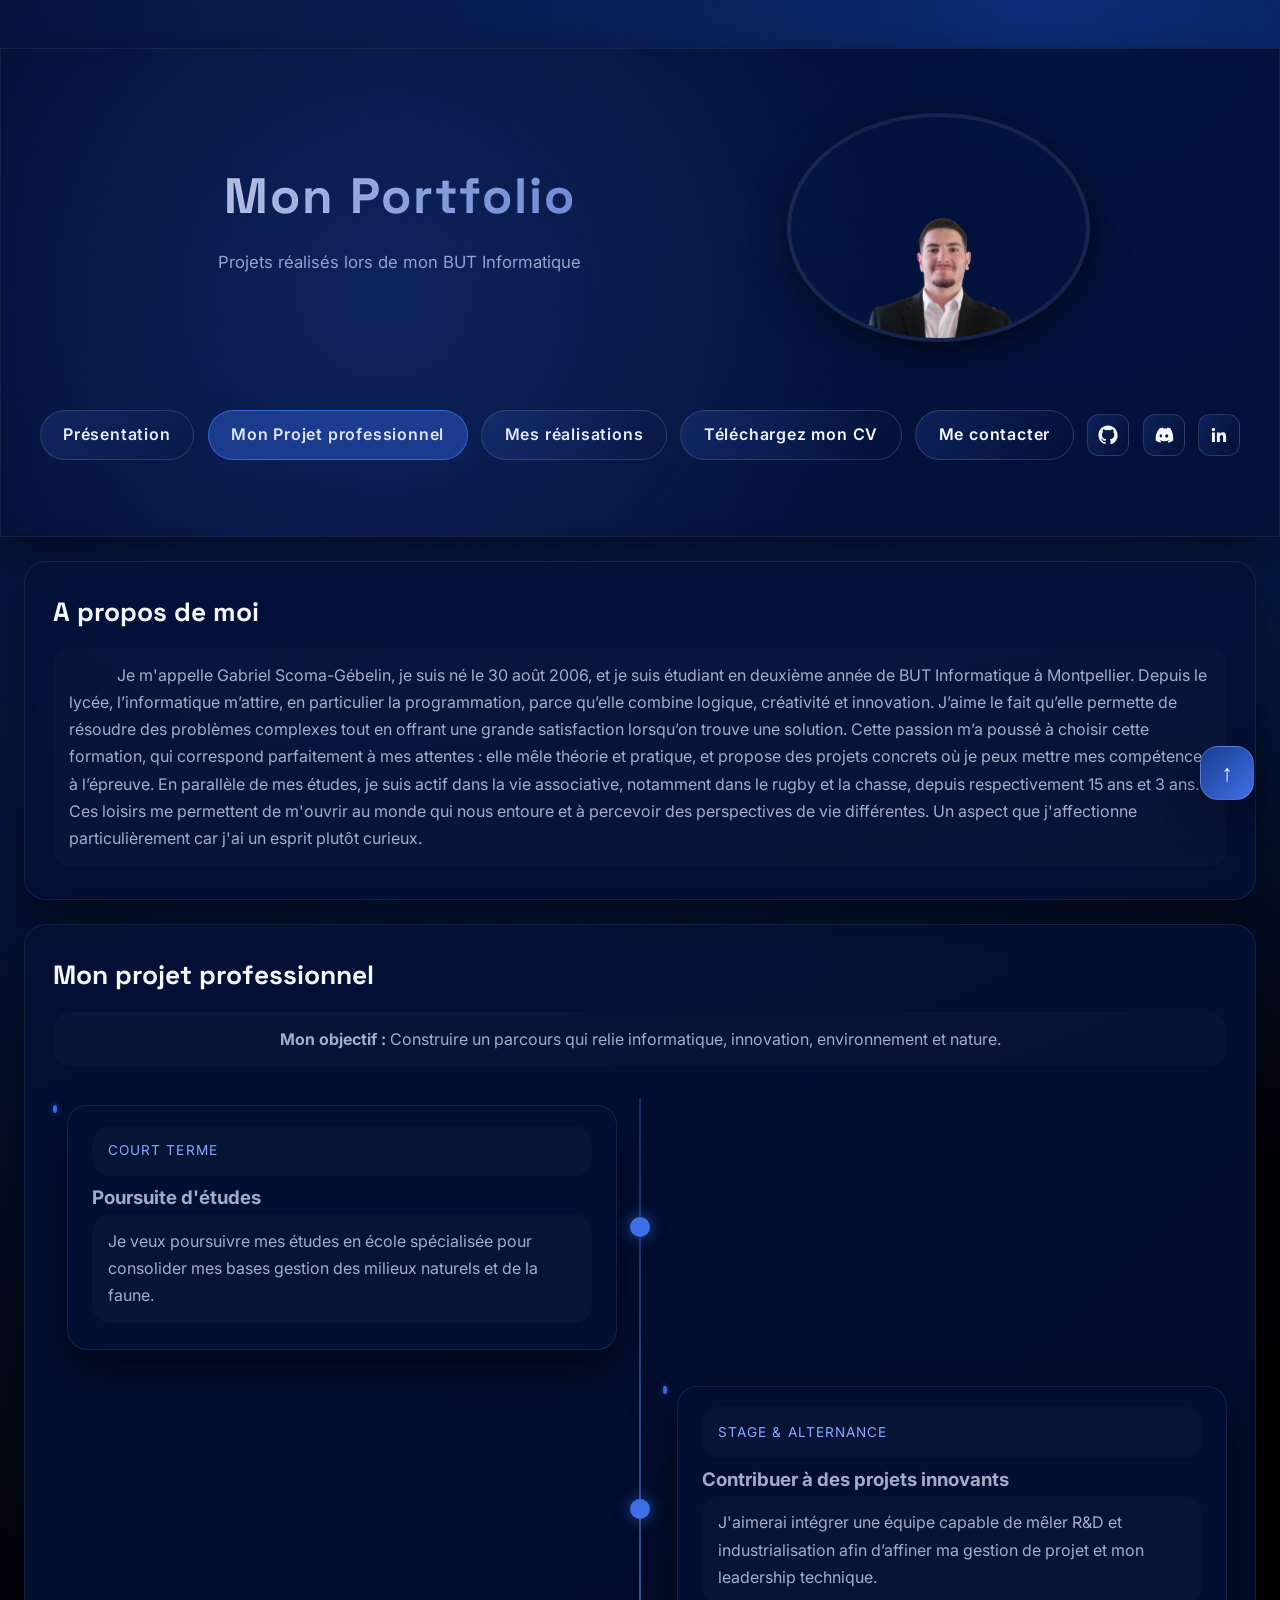
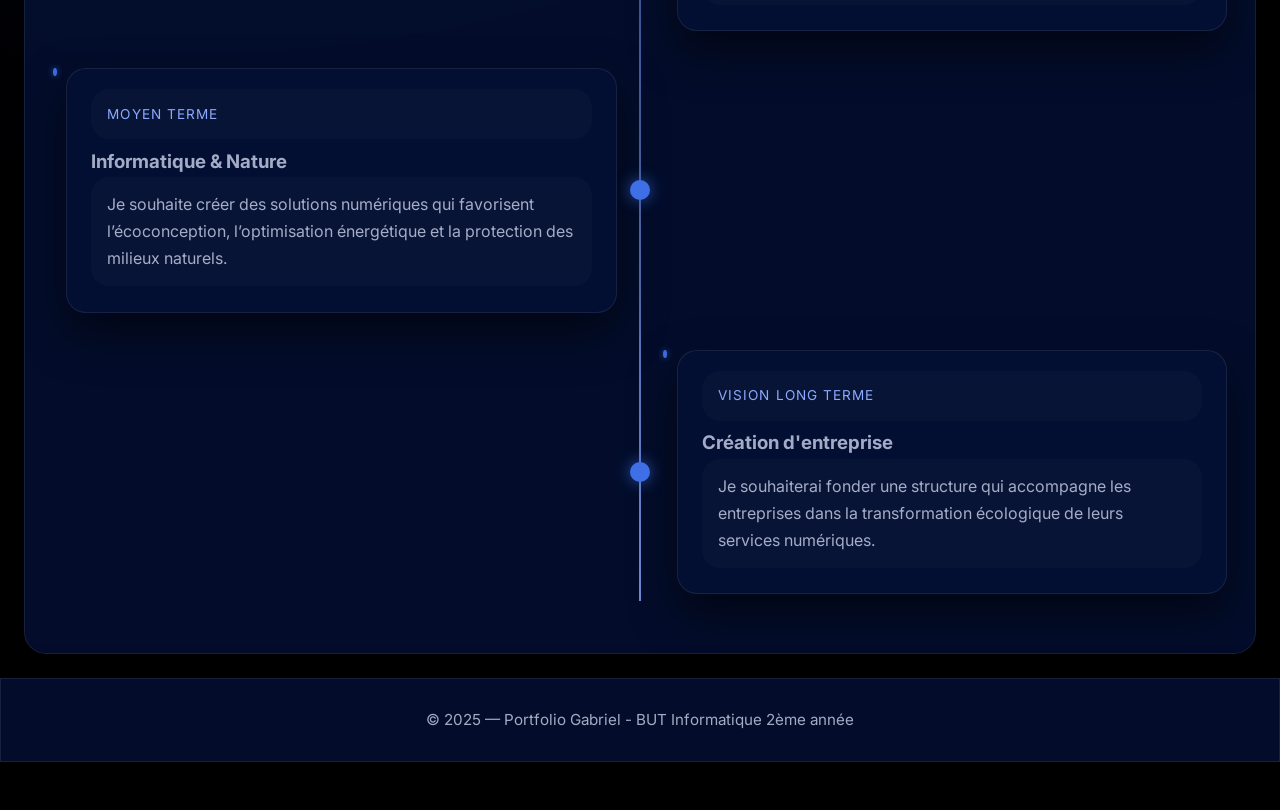
==== src/index.html @ bbcd65d3 "vf porfolio" ====
<!DOCTYPE html>
<html lang="fr">
<head>
    <meta charset="UTF-8">
    <meta name="viewport" content="width=device-width, initial-scale=1.0">
    <title>Portfolio de Gabriel</title>
    <link rel="stylesheet" href="assets/css/style.css">
    <link rel="icon" type="image/png" href="assets/img/portrait.png">
    <script src="assets/js/script.js" defer></script>
</head>
<body>

<header class="site-hero">
    <div class="site-hero-inner">
        <div class="hero-text">
            <h1>Mon Portfolio </h1>

            <p>Projets réalisés lors de mon BUT Informatique</p>
        </div>
        <img class="portrait-photo" src="assets/img/portrait.png" alt="Photo de profil">
    </div>
    <nav>
        <a href="#presentation">Présentation</a>
        <a href="#projet-pro">Mon Projet professionnel</a>
        <a href="realisations.html">Mes réalisations</a>
        <a href="assets/img/cvgabriel.pdf" download target="_blank">Téléchargez mon CV</a>
        <a href="mailto:gabriel.scomagebelin.pro@gmail.com" target="_blank" rel="noopener">Me contacter</a>
        <a class="social-link" href="https://github.com/Gabarcael" target="_blank" rel="noopener" aria-label="GitHub">
            <svg viewBox="0 0 24 24" role="img" aria-hidden="true">
                <path d="M12 .5C5.65.5.5 5.64.5 12c0 5.08 3.29 9.38 7.86 10.9.58.11.79-.25.79-.56 0-.27-.01-1-.01-1.96-3.2.7-3.88-1.54-3.88-1.54-.53-1.36-1.3-1.72-1.3-1.72-1.06-.72.08-.7.08-.7 1.17.08 1.79 1.21 1.79 1.21 1.04 1.78 2.74 1.26 3.41.96.11-.76.41-1.26.75-1.55-2.55-.29-5.24-1.28-5.24-5.68 0-1.25.45-2.27 1.2-3.07-.12-.29-.52-1.46.11-3.04 0 0 .97-.31 3.18 1.17a11.1 11.1 0 0 1 5.8 0c2.2-1.48 3.17-1.17 3.17-1.17.64 1.58.24 2.75.12 3.04.75.8 1.2 1.82 1.2 3.07 0 4.41-2.69 5.38-5.25 5.67.42.36.8 1.08.8 2.18 0 1.57-.01 2.83-.01 3.22 0 .31.21.68.8.56A10.52 10.52 0 0 0 23.5 12C23.5 5.64 18.35.5 12 .5Z"/>
            </svg>
        </a>
        <a class="social-link" href="https://discord.com/channels/@me" target="_blank" rel="noopener" aria-label="Discord">
            <svg viewBox="0 0 24 24" role="img" aria-hidden="true">
                <path d="M20.6 4.18A17.6 17.6 0 0 0 16.3 3a12.44 12.44 0 0 0-.6 1.23 16.1 16.1 0 0 0-4.4 0A12.72 12.72 0 0 0 10.7 3a17.4 17.4 0 0 0-4.32 1.2C2.41 9.08 1.64 13.84 2.04 18.52a17.7 17.7 0 0 0 5.44 2.78 12.83 12.83 0 0 0 1.17-1.9 11.48 11.48 0 0 1-1.84-.89c.15-.11.3-.22.44-.33a11.82 11.82 0 0 0 10.5 0l.44.33c-.59.34-1.2.65-1.84.89.33.67.72 1.31 1.17 1.9a17.67 17.67 0 0 0 5.44-2.78c.44-4.71-.33-9.46-3.16-14.34Zm-11.9 11.2c-1 0-1.82-.94-1.82-2.08s.8-2.08 1.82-2.08S9.5 12.17 9.5 13.3s-.8 2.08-1.82 2.08Zm6.6 0c-1 0-1.82-.94-1.82-2.08s.8-2.08 1.82-2.08 1.82.94 1.82 2.08-.81 2.08-1.82 2.08Z"/>
            </svg>
        </a>
        <a class="social-link" href="https://www.linkedin.com/in/gabriel-scoma-g%C3%A9belin-58880b245/" target="_blank" rel="noopener" aria-label="LinkedIn">
            <svg viewBox="0 0 24 24" role="img" aria-hidden="true">
                <path d="M20.45 20.45h-3.55V15c0-1.3-.02-2.97-1.81-2.97-1.8 0-2.07 1.41-2.07 2.87v5.55H9.47V9h3.41v1.56h.05c.48-.9 1.63-1.84 3.35-1.84 3.59 0 4.26 2.36 4.26 5.43v6.3ZM5.34 7.43a2.06 2.06 0 1 1 0-4.12 2.06 2.06 0 0 1 0 4.12Zm-1.78 13h3.55V9H3.56v11.45Z"/>
            </svg>
        </a>
    </nav>
</header>



<section id="presentation">
    <h2>A propos de moi</h2>
    <p>Je m'appelle Gabriel Scoma-Gébelin, je suis né le 30 août 2006, et je suis étudiant en deuxième année de BUT Informatique à Montpellier.
        Depuis le lycée, l’informatique m’attire, en particulier la programmation, parce qu’elle combine logique, créativité et innovation.
        J’aime le fait qu’elle permette de résoudre des problèmes complexes tout en offrant une grande satisfaction lorsqu’on trouve une solution.
        Cette passion m’a poussé à choisir cette formation, qui correspond parfaitement à mes attentes : elle mêle théorie et pratique,
        et propose des projets concrets où je peux mettre mes compétences à l’épreuve. En parallèle de mes études, je suis actif dans la vie associative, notamment dans le rugby et la chasse, depuis
    respectivement 15 ans et 3 ans. Ces loisirs me permettent de m'ouvrir au monde qui nous entoure et à percevoir des perspectives de vie différentes. Un aspect que j'affectionne particulièrement
    car j'ai un esprit plutôt curieux.</p>
</section>

<section id="projet-pro" class="career-timeline">
    <h2>Mon projet professionnel</h2>
    <p class="timeline-intro"><strong> Mon objectif :</strong> Construire un parcours qui relie informatique, innovation, environnement et nature.</p>
    <ol class="timeline">
        <li>
            <div class="timeline-card">
                <p class="timeline-label">Court terme</p>
                <h3>Poursuite d'études</h3>
                <p>Je veux poursuivre mes études en école spécialisée pour consolider mes bases gestion des milieux naturels et de la faune.</p>
            </div>
        </li>
        <li>
            <div class="timeline-card">
                <p class="timeline-label">Stage & alternance</p>
                <h3>Contribuer à des projets innovants</h3>
                <p>J'aimerai intégrer une équipe capable de mêler R&D et industrialisation afin d’affiner ma gestion de projet et mon leadership technique.</p>
            </div>
        </li>
        <li>
            <div class="timeline-card">
                <p class="timeline-label">Moyen terme</p>
                <h3>Informatique & Nature</h3>
                <p>Je souhaite créer des solutions numériques qui favorisent l’écoconception, l’optimisation énergétique et la protection des milieux naturels.</p>
            </div>
        </li>
        <li>
            <div class="timeline-card">
                <p class="timeline-label">Vision long terme</p>
                <h3>Création d'entreprise</h3>
                <p>Je souhaiterai fonder une structure qui accompagne les entreprises dans la transformation écologique de leurs services numériques.</p>
            </div>
        </li>
    </ol>
</section>

<footer>
    <p>© 2025 — Portfolio Gabriel - BUT Informatique 2ème année</p>
</footer>

<button class="back-to-top" aria-label="Revenir en haut de page">↑</button>

</body>
</html>
---- src/assets/css/style.css ----
@import url('https://fonts.googleapis.com/css2?family=Space+Grotesk:wght@400;500;600&family=Inter:wght@400;500;600;700&display=swap');

/* === Style refondu pour un portfolio sombre et moderne === */

:root {
    --blue-900: #010617;
    --blue-800: #041033;
    --blue-700: #0a1d52;
    --blue-500: #1a3d8f;
    --blue-300: #3f6fe6;
    --blue-200: #8ca9ff;
    --text-strong: #f5f7ff;
    --text-muted: rgba(226, 232, 255, 0.72);
    --surface: rgba(4, 16, 51, 0.85);
    --surface-alt: rgba(10, 29, 82, 0.9);
    --border: rgba(255, 255, 255, 0.08);
    --shadow-soft: 0 20px 45px rgba(0, 0, 0, 0.55);
    --shadow-hard: 0 10px 35px rgba(0, 0, 0, 0.6);
    --glass-blur: saturate(140%) blur(14px);
    --page-padding: clamp(1rem, 3vw, 1.5rem);
    --flow-duration: 0.85s;
    --accent-gradient: linear-gradient(135deg, var(--blue-500), var(--blue-300));
    --accent-gradient-vertical: linear-gradient(180deg, var(--blue-500), var(--blue-300));
    --footer-height: 120px;
}

* {
    margin: 0;
    padding: 0;
    box-sizing: border-box;
}

html {
    scroll-behavior: smooth;
}

body {
    font-family: 'Inter', system-ui, -apple-system, BlinkMacSystemFont, 'Segoe UI', sans-serif;
    background: radial-gradient(circle at 20% 20%, var(--blue-700), transparent 55%),
                radial-gradient(circle at 80% 0%, rgba(17, 70, 179, 0.7), transparent 45%),
                linear-gradient(160deg, var(--blue-900), #000000 70%);
    color: var(--text-strong);
    min-height: 100vh;
    line-height: 1.7;
    padding: var(--page-padding);
    overflow-x: hidden;
    cursor: auto;
}

img {
    max-width: 100%;
    display: block;
    transition: transform 0.45s ease, box-shadow 0.45s ease;
    transform-origin: center;
    cursor: zoom-in;
}

img:hover {
    transform: scale(1.02);
    box-shadow: 0 15px 30px rgba(5, 8, 20, 0.35);
}

/* Aperçu immersif au survol */
body.preview-open {
    overflow: hidden;
    cursor: zoom-out;
}

.image-preview-overlay {
    position: fixed;
    inset: 0;
    padding: clamp(1rem, 4vw, 3rem);
    display: flex;
    align-items: center;
    justify-content: center;
    background: radial-gradient(circle, rgba(4, 16, 51, 0.85), rgba(1, 6, 23, 0.92));
    opacity: 0;
    pointer-events: none;
    transition: opacity 0.3s ease;
    z-index: 999;
}

.image-preview-overlay.is-visible {
    opacity: 1;
    pointer-events: auto;
}

.image-preview-overlay img {
    width: min(75vw, 1200px);
    max-height: 75vh;
    object-fit: contain;
    border-radius: 24px;
    box-shadow: 0 35px 65px rgba(0, 0, 0, 0.7);
    border: 1px solid rgba(255, 255, 255, 0.12);
    background: rgba(1, 6, 23, 0.6);
    padding: clamp(0.5rem, 1vw, 1rem);
}

a {
    color: inherit;
}

a:focus-visible,
button:focus-visible {
    outline: 2px solid var(--blue-300);
    outline-offset: 4px;
}

/* --- STRUCTURE DES ELEMENTS --- */

header,
section,

footer {
    background: var(--surface);
    border: 1px solid var(--border);
    box-shadow: var(--shadow-soft);
    backdrop-filter: var(--glass-blur);
    padding: 1.75rem;
    margin: 1.5rem auto;
    max-width: 1320px;
}

header,
nav,
footer {
    max-width: none;
    width: 100vw;
    margin: 1.5rem 0;
    margin-left: calc(50% - 50vw);
    margin-right: calc(50% - 50vw);
}

header {
    text-align: center;
    padding: 2.5rem 2rem 2rem;
    border-radius: 0;
}

header h1 {
    font-family: 'Space Grotesk', 'Inter', sans-serif;
    font-size: clamp(2.2rem, 4vw, 3.1rem);
    letter-spacing: 0.04em;
    margin-bottom: 0.6rem;
    position: relative;
    display: inline-block;
    background-image: linear-gradient(120deg, rgba(255, 255, 255, 0.95), rgba(140, 169, 255, 0.85), rgba(255, 255, 255, 0.95));
    background-size: 250%;
    background-position: 0% 50%;
    animation: heroShine 3s linear infinite;
    text-shadow: 0 0 4px rgba(26, 61, 143, 0.25);
    color: transparent;
    background-clip: text;
    -webkit-background-clip: text;
}

header p {
    position: relative;
    color: var(--text-muted);
    font-size: 1.05rem;
}

header img {
    width: 130px;
    height: 130px;
    border-radius: 50%;
    border: 4px solid rgba(255, 255, 255, 0.08);
    margin: 1.5rem auto 0;
    box-shadow: var(--shadow-hard);
}

nav {
    position: relative;
    overflow: hidden;
    display: flex;
    flex-wrap: wrap;
    justify-content: center;
    align-items: center;
    gap: 0.85rem;
    padding: 1.25rem;
    border-radius: 0;
}

nav > * {
    position: relative;
}

nav a {
    text-decoration: none;
    font-weight: 600;
    letter-spacing: 0.05em;
    padding: 0.65rem 1.4rem;
    border-radius: 999px;
    border: 1px solid rgba(255, 255, 255, 0.15);
    color: var(--text-strong);
    background: linear-gradient(120deg, rgba(63, 111, 230, 0.18), rgba(4, 16, 51, 0.4));
    transition: background 0.35s ease, transform 0.2s ease, border-color 0.35s, text-shadow 0.3s;
}

nav a::after {
    content: '';
    position: absolute;
    inset: 3px;
    border-radius: inherit;
    border: 1px solid transparent;
    transition: border-color 0.3s ease;
}

nav a:hover::after {
    border-color: rgba(255, 255, 255, 0.2);
}

nav a.active {
    border-color: rgba(63, 111, 230, 0.8);
    color: var(--text-strong);
    background: rgba(26, 61, 143, 0.85);
    box-shadow: 0 10px 25px rgba(8, 24, 64, 0.65);
}

nav .social-link {
    padding: 0.45rem;
    width: 42px;
    height: 42px;
    display: inline-flex;
    align-items: center;
    justify-content: center;
    border-radius: 12px;
}

nav .social-link svg {
    width: 20px;
    height: 20px;
    fill: currentColor;
}

/* --- SECTIONS --- */

section {
    padding: 1.75rem;
    margin: 1.5rem auto;
    border-radius: 22px;
    background: var(--surface);
    box-shadow: var(--shadow-soft);
}

section h2 {
    font-family: 'Space Grotesk', 'Inter', sans-serif;
    font-size: 1.65rem;
    margin-bottom: 0.85rem;
}

section p,
section li {
    color: var(--text-muted);
    font-size: 1rem;
    transition: color 0.35s ease, transform 0.35s ease, background 0.45s ease;
}

section p {
    padding: 0.85rem 1rem;
    border-radius: 18px;
    background: rgba(255, 255, 255, 0.02);
    margin-bottom: 0.35rem;
    text-indent: 0;
}

.section-paragraph-indent {
    text-indent: 3em;
}

section p + p {
    margin-top: 0.65rem;
}

section li {
    padding: 0.4rem 0.2rem 0.4rem 0;
}

section ul {
    list-style: none;
    margin-top: 0.65rem;
    display: grid;
    gap: 0.45rem;
}

section li::before {
    content: '';
    display: inline-block;
    width: 8px;
    height: 8px;
    border-radius: 50%;
    margin-right: 0.6rem;
    background: var(--blue-300);
    box-shadow: 0 0 6px rgba(63, 111, 230, 0.7);
}

section p:hover,
section li:hover {
    color: var(--text-strong);
    background: rgba(63, 111, 230, 0.08);
    transform: translateY(-2px);
}

section p:first-of-type {
    opacity: 0;
    transform: translateY(18px);
    filter: blur(1px);
    transition: opacity 0.6s ease, transform 0.6s ease, filter 0.6s ease;
}

section.in-view p:first-of-type {
    opacity: 1;
    transform: translateY(0);
    filter: none;
    transition-delay: 0.15s;
}

/* --- MAIN --- */

main {
    max-width: 1320px;
    margin: 0 auto;
    gap: 1.5rem;
}

.cards-grid {
    display: grid;
    grid-template-columns: repeat(auto-fit, minmax(260px, 1fr));
    gap: 1.5rem;
}

.project-card {
    background: var(--surface-alt);
    border-radius: 20px;
    border: 1px solid rgba(255, 255, 255, 0.06);
    padding: 1.5rem;
    display: flex;
    flex-direction: column;
    min-height: 260px;
    box-shadow: var(--shadow-hard);
    transform-style: preserve-3d;
    transition: transform 0.35s ease, box-shadow 0.3s ease;
}

.project-card::before {
    content: '';
    position: absolute;
    inset: 0;
    border-radius: 20px;
    border: 1px solid rgba(255, 255, 255, 0.05);
    pointer-events: none;
}

.project-card:hover {
    transform: rotateX(var(--tilt-x, 0deg)) rotateY(var(--tilt-y, 0deg));
    box-shadow: 0 25px 45px rgba(8, 24, 64, 0.75);
}

.project-card::after {
    content: attr(data-tagline);
    position: absolute;
    bottom: 1.25rem;
    right: 1.5rem;
    font-size: 0.85rem;
    color: rgba(140, 169, 255, 0.85);
    opacity: 0;
    transform: translateY(6px);
    transition: opacity 0.25s ease, transform 0.25s ease;
}

.project-card:hover::after {
    opacity: 1;
    transform: translateY(0);
}

.card-link {
    align-self: flex-start;
    margin-top: auto;
    padding: 0.55rem 1.4rem;
    border-radius: 14px;
    text-decoration: none;
    font-weight: 600;
    background: var(--accent-gradient);
    color: var(--text-strong);
    box-shadow: 0 18px 30px rgba(14, 32, 94, 0.55);
    transition: transform 0.2s ease, box-shadow 0.2s ease;
}

.card-link:hover {
    transform: translateY(-2px) scale(1.01);
    box-shadow: 0 25px 35px rgba(14, 32, 94, 0.7);
}

/* --- PROJECT PAGES --- */

.gallery-grid {
    display: grid;
    grid-template-columns: repeat(auto-fit, minmax(340px, 1fr));
    grid-auto-rows: 400px;
    gap: 8px;
    align-items: stretch;
    position: relative;
}

.gallery-grid img {
    width: 100%;
    height: 100%;
    object-fit: cover;
    border-radius: 22px;
    box-shadow: var(--shadow-hard);
    transition: transform 0.6s ease, filter 0.6s ease;
}

.gallery-grid img:hover {
    transform: translateY(-6px) scale(1.02);
    filter: saturate(1.1);
}

.project-meta {
    display: grid;
    grid-template-columns: repeat(auto-fit, minmax(180px, 1fr));
    gap: 1rem;
    margin: 1.25rem 0;
}

.project-meta div {
    background: rgba(1, 6, 23, 0.6);
    border-radius: 16px;
    padding: 0.95rem 1rem;
    border: 1px solid rgba(255, 255, 255, 0.05);
}

.project-meta h4 {
    color: var(--text-strong);
    font-size: 0.95rem;
    letter-spacing: 0.04em;
    margin-bottom: 0.35rem;
}

.timeline {
    list-style: none;
    margin: 2rem 0 0;
    padding: 0;
    position: relative;
}

.timeline::before {
    content: '';
    position: absolute;
    left: calc(50% - 1px);
    top: 0;
    bottom: 0;
    width: 2px;
    background: linear-gradient(180deg, rgba(63, 111, 230, 0.3), rgba(140, 169, 255, 0.8));
}

.timeline li {
    position: relative;
    display: flex;
    justify-content: flex-end;
    padding-right: 52%;
    margin: 1.5rem 0;
}

.timeline li:nth-child(even) {
    justify-content: flex-start;
    padding-left: 52%;
    padding-right: 0;
}

.timeline-card {
    background: rgba(4, 16, 51, 0.9);
    border: 1px solid rgba(255, 255, 255, 0.08);
    border-radius: 20px;
    padding: 1.25rem 1.5rem;
    position: relative;
    box-shadow: var(--shadow-soft);
    transform: translateY(20px);
    opacity: 0;
    transition: transform 0.45s ease, opacity 0.45s ease;
}

.timeline-card.in-view {
    transform: translateY(0);
    opacity: 1;
}

.timeline-label {
    font-size: 0.85rem;
    letter-spacing: 0.08em;
    color: var(--blue-200);
    text-transform: uppercase;
    margin-bottom: 0.4rem;
}

.timeline li::after {
    content: '';
    position: absolute;
    top: calc(50% - 10px);
    left: calc(50% - 10px);
    width: 20px;
    height: 20px;
    border-radius: 50%;
    background: var(--blue-300);
    box-shadow: 0 0 15px rgba(63, 111, 230, 0.7);
}

.timeline-intro {
    text-align: center;
    color: var(--text-muted);
    margin-bottom: 0.5rem;
}

.gallery-grid:hover img:not(:hover) {
    filter: blur(2px) brightness(0.6);
}

.gallery-grid figcaption {
    position: absolute;
    inset: auto 1.25rem 1rem;
    background: rgba(1, 6, 23, 0.65);
    border-radius: 14px;
    padding: 0.6rem 0.9rem;
    color: var(--text-strong);
    opacity: 0;
    transform: translateY(6px);
    transition: opacity 0.25s ease, transform 0.25s ease;
}

.gallery-grid figure {
    position: relative;
}

.gallery-grid figure:hover figcaption {
    opacity: 1;
    transform: translateY(0);
}

/* --- FOOTER --- */

footer {
    text-align: center;
    font-size: 0.95rem;
    color: var(--text-muted);
    border-radius: 0;
}

/* Reveal animation */
.reveal-item {
    opacity: 0;
    transform: translateY(22px) scale(0.98);
    transition: opacity var(--flow-duration) ease, transform var(--flow-duration) ease;
    transition-delay: var(--reveal-delay, 0s);
}

.reveal-item.in-view {
    opacity: 1;
    transform: translateY(0);
}

/* Page transition overlay */
.page-transition {
    position: fixed;
    inset: 0;
    background: radial-gradient(circle at top, rgba(63, 111, 230, 0.25), transparent 55%),
                linear-gradient(160deg, rgba(4, 16, 51, 0.95), rgba(1, 6, 23, 0.95));
    z-index: 999;
    opacity: 0;
    pointer-events: none;
    transition: opacity 0.45s ease, transform 0.45s ease;
    transform: scale(1.05);
}

.page-transition.is-active {
    opacity: 1;
    pointer-events: auto;
    transform: scale(1);
}

/* Page loader */
.page-loader {
    position: fixed;
    inset: 0;
    display: flex;
    flex-direction: column;
    align-items: center;
    justify-content: center;
    background: rgba(1, 6, 23, 0.92);
    color: var(--text-strong);
    font-weight: 600;
    letter-spacing: 0.08em;
    z-index: 1200;
    opacity: 0;
    pointer-events: none;
    transition: opacity 0.3s ease;
}

.page-loader.is-visible {
    opacity: 1;
    pointer-events: auto;
}

.loader-spinner {
    width: 54px;
    height: 54px;
    border-radius: 50%;
    border: 4px solid rgba(255, 255, 255, 0.15);
    border-top-color: var(--blue-300);
    animation: loaderSpin 0.8s linear infinite;
    margin-bottom: 1rem;
}

@keyframes loaderSpin {
    to { transform: rotate(360deg); }
}

/* Scrollbar (WebKit) */
::-webkit-scrollbar {
    width: 0.65rem;
}

::-webkit-scrollbar-track {
    background: rgba(255, 255, 255, 0.05);
}

::-webkit-scrollbar-thumb {
    background: var(--accent-gradient-vertical);
    border-radius: 20px;
}

@media (max-width: 768px) {
    body {
        padding: 0.85rem;
    }
    header,
    section {
        padding: 1.25rem;
        margin: 1rem;
    }
    header,
    nav,
    footer {
        margin-left: 0;
        margin-right: 0;
        width: 100%;
    }
    nav,
    footer {
        padding: 1rem;
    }
    nav {
        flex-direction: column;
        border-radius: 0;
    }
    .project-meta {
        grid-template-columns: 1fr;
    }
    .back-to-top {
        right: 1rem;
        bottom: calc(var(--footer-height, 120px) + 1rem);
    }
}

/* Back to top button */
.back-to-top {
    position: fixed;
    z-index: 1050;
    right: clamp(1rem, 2vw, 1.75rem);
    bottom: calc(var(--footer-height) + 1rem);
    width: 54px;
    height: 54px;
    display: flex;
    align-items: center;
    justify-content: center;
    border: 1px solid rgba(255, 255, 255, 0.18);
    background: var(--accent-gradient);
    color: var(--text-strong);
    font-size: 1.45rem;
    border-radius: 18px;
    box-shadow: 0 18px 35px rgba(5, 8, 20, 0.55);
    transition: opacity 0.25s ease, transform 0.25s ease, box-shadow 0.25s ease;
}

.back-to-top:hover {
    transform: translateY(-6px) scale(1.04);
    box-shadow: 0 25px 45px rgba(5, 8, 20, 0.65);
}

.back-to-top.clicked {
    transform: scale(0.94);
}

@media (prefers-reduced-motion: reduce) {
    .reveal-item {
        opacity: 1 !important;
        transform: none !important;
        transition: none !important;
    }
    .page-transition {
        display: none;
    }
    nav::before {
        animation: none;
    }
}

.site-hero {
    display: flex;
    flex-wrap: wrap;
    align-items: center;
    gap: 1.5rem;
    text-align: left;
    position: relative;
    overflow: hidden;
}

.site-hero::after {
    content: '';
    position: absolute;
    inset: 0;
    background: radial-gradient(circle at var(--parallax-x, 30%) var(--parallax-y, 50%), rgba(63, 111, 230, 0.2), transparent 55%);
    pointer-events: none;
    transition: background-position 0.4s ease;
}

.site-hero-inner {
    display: flex;
    align-items: center;
    justify-content: center;
    gap: clamp(0.75rem, 2vw, 1.25rem);
    width: 100%;
}

.site-hero .hero-text {
    flex: 1 1 260px;
    max-width: 420px;
    text-align: center;
    margin-left: auto;
}

.portrait-photo {
    width: 25%;
    height: 5%;
    margin-left: auto;
}

@keyframes heroShine {
    0%   { background-position: 0% 50%; }
    100% { background-position: 200% 50%; }
}
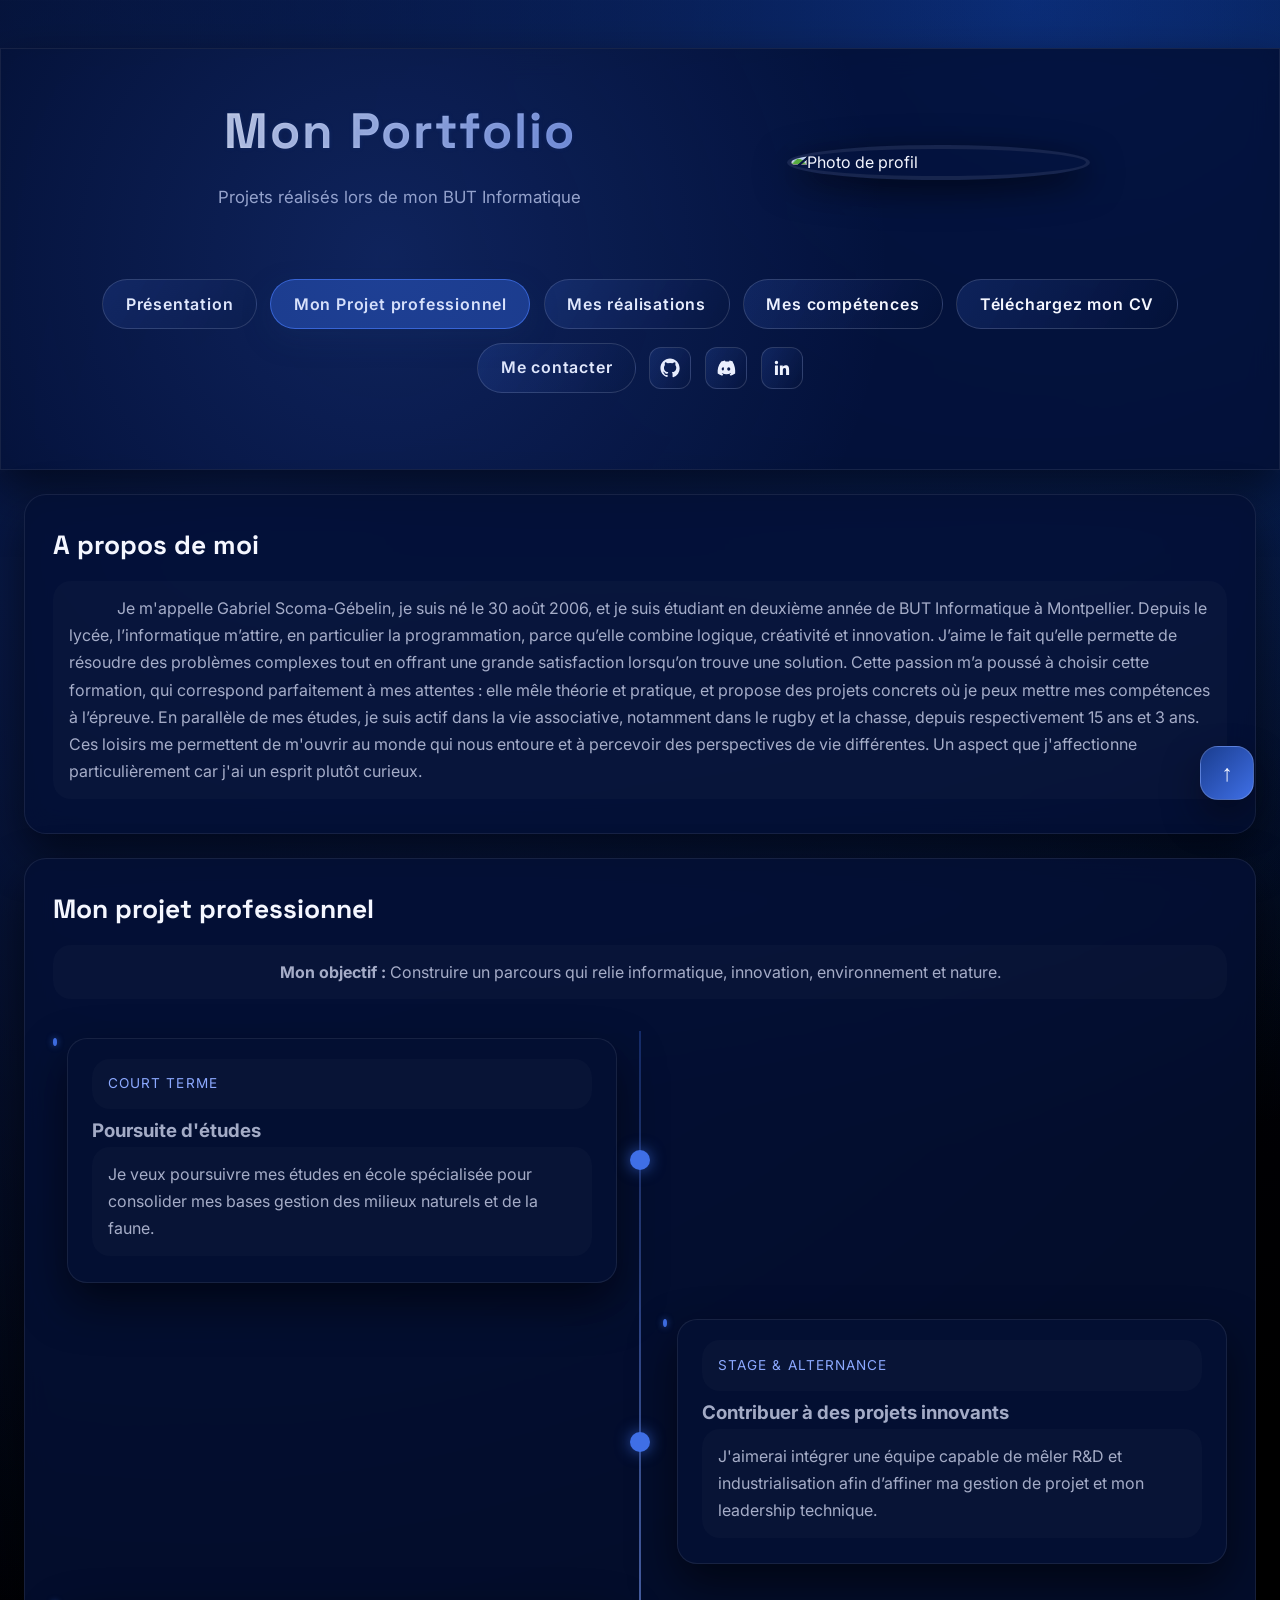
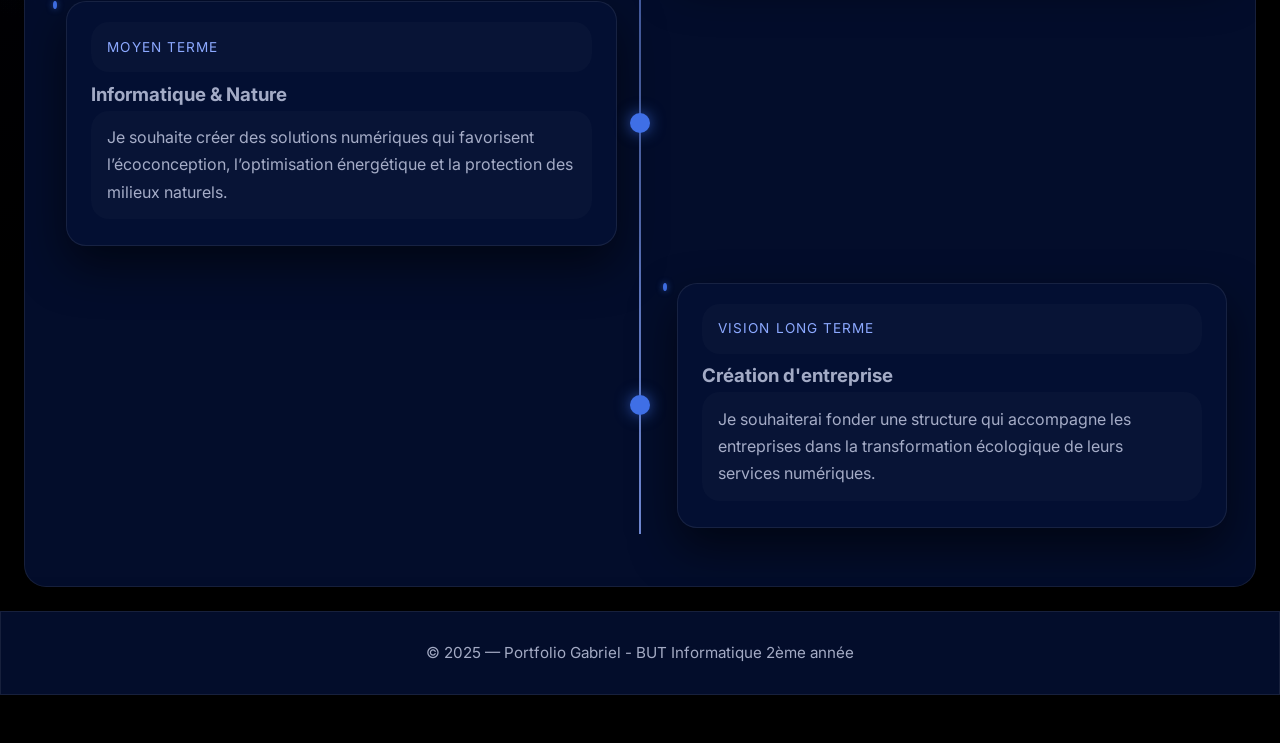
==== commit a693554e: "Add : "Mes compétences" and update navigation links" ====
--- a/src/index.html
+++ b/src/index.html
@@ -5,7 +5,7 @@
     <meta name="viewport" content="width=device-width, initial-scale=1.0">
     <title>Portfolio de Gabriel</title>
     <link rel="stylesheet" href="assets/css/style.css">
-    <link rel="icon" type="image/png" href="assets/img/portrait.png">
+    <link rel="icon" type="image/png" href="assets/img/pp.jpg">
     <script src="assets/js/script.js" defer></script>
 </head>
 <body>
@@ -17,12 +17,13 @@
 
             <p>Projets réalisés lors de mon BUT Informatique</p>
         </div>
-        <img class="portrait-photo" src="assets/img/portrait.png" alt="Photo de profil">
+        <img class="portrait-photo" src="assets/img/pp.jpg" alt="Photo de profil">
     </div>
     <nav>
         <a href="#presentation">Présentation</a>
         <a href="#projet-pro">Mon Projet professionnel</a>
         <a href="realisations.html">Mes réalisations</a>
+        <a href="competences.html">Mes compétences</a>
         <a href="assets/img/cvgabriel.pdf" download target="_blank">Téléchargez mon CV</a>
         <a href="mailto:gabriel.scomagebelin.pro@gmail.com" target="_blank" rel="noopener">Me contacter</a>
         <a class="social-link" href="https://github.com/Gabarcael" target="_blank" rel="noopener" aria-label="GitHub">
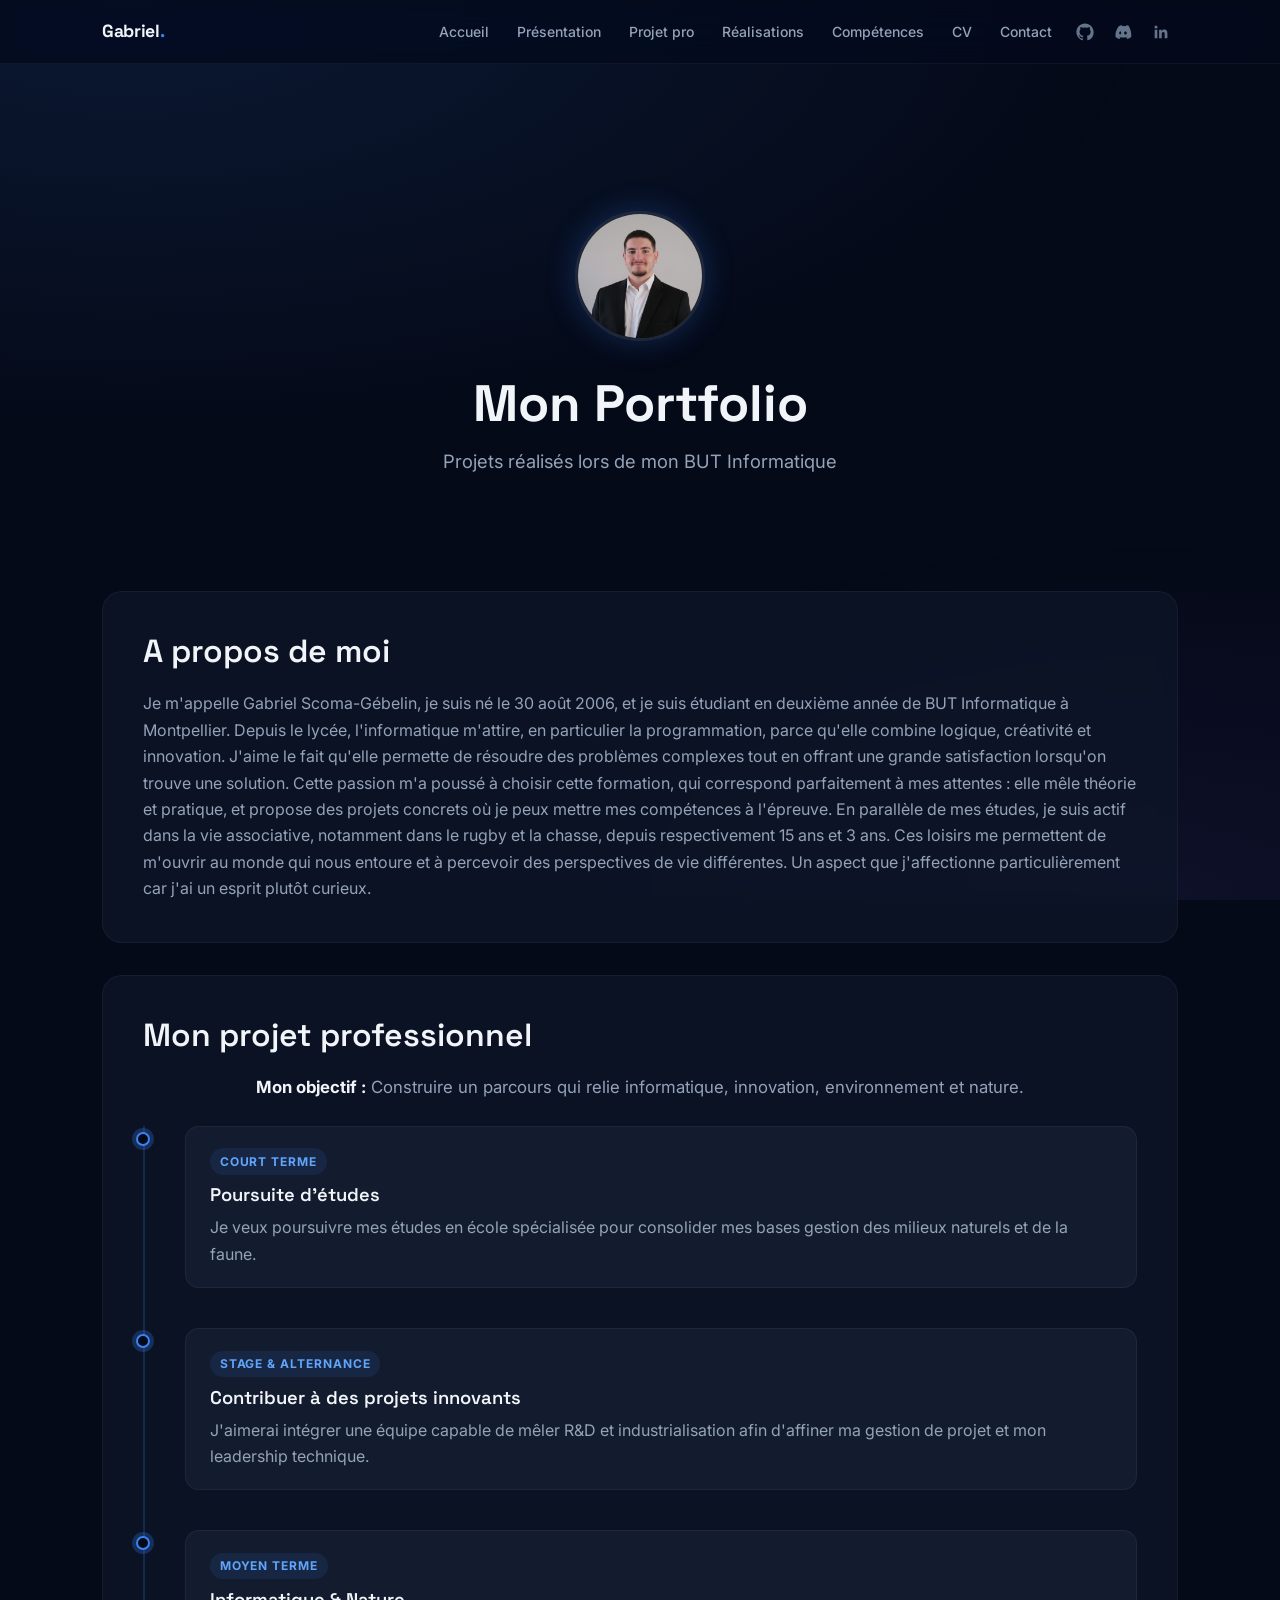
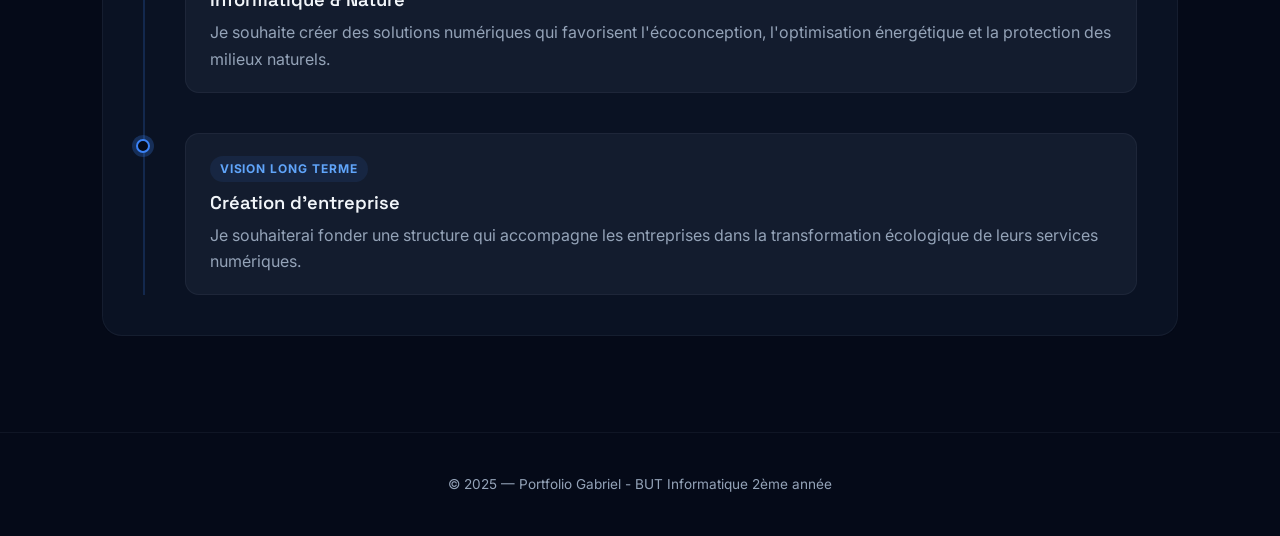
==== commit 91e8d291: "Refactor: Update HTML structure and improve navigation across multiple pages" ====
--- a/src/index.html
+++ b/src/index.html
@@ -3,6 +3,7 @@
 <head>
     <meta charset="UTF-8">
     <meta name="viewport" content="width=device-width, initial-scale=1.0">
+    <meta name="description" content="Portfolio de Gabriel Scoma-Gébelin — BUT Informatique">
     <title>Portfolio de Gabriel</title>
     <link rel="stylesheet" href="assets/css/style.css">
     <link rel="icon" type="image/png" href="assets/img/pp.jpg">
@@ -10,91 +11,94 @@
 </head>
 <body>
 
-<header class="site-hero">
-    <div class="site-hero-inner">
-        <div class="hero-text">
-            <h1>Mon Portfolio </h1>
-
-            <p>Projets réalisés lors de mon BUT Informatique</p>
-        </div>
-        <img class="portrait-photo" src="assets/img/pp.jpg" alt="Photo de profil">
+<header class="site-header">
+    <div class="header-inner">
+        <a href="index.html" class="logo">Gabriel<span>.</span></a>
+        <button class="nav-toggle" aria-label="Menu"><span></span><span></span><span></span></button>
+        <nav class="main-nav">
+            <a href="index.html">Accueil</a>
+            <a href="#presentation">Présentation</a>
+            <a href="#projet-pro">Projet pro</a>
+            <a href="realisations.html">Réalisations</a>
+            <a href="comp.html">Compétences</a>
+            <a href="assets/img/cvgab.pdf" download target="_blank">CV</a>
+            <a href="mailto:gabriel.scomagebelin.pro@gmail.com" target="_blank" rel="noopener">Contact</a>
+            <div class="social-links-row">
+                <a class="social-link" href="https://github.com/Gabarcael" target="_blank" rel="noopener" aria-label="GitHub">
+                    <svg viewBox="0 0 24 24" role="img" aria-hidden="true"><path d="M12 .5C5.65.5.5 5.64.5 12c0 5.08 3.29 9.38 7.86 10.9.58.11.79-.25.79-.56 0-.27-.01-1-.01-1.96-3.2.7-3.88-1.54-3.88-1.54-.53-1.36-1.3-1.72-1.3-1.72-1.06-.72.08-.7.08-.7 1.17.08 1.79 1.21 1.79 1.21 1.04 1.78 2.74 1.26 3.41.96.11-.76.41-1.26.75-1.55-2.55-.29-5.24-1.28-5.24-5.68 0-1.25.45-2.27 1.2-3.07-.12-.29-.52-1.46.11-3.04 0 0 .97-.31 3.18 1.17a11.1 11.1 0 0 1 5.8 0c2.2-1.48 3.17-1.17 3.17-1.17.64 1.58.24 2.75.12 3.04.75.8 1.2 1.82 1.2 3.07 0 4.41-2.69 5.38-5.25 5.67.42.36.8 1.08.8 2.18 0 1.57-.01 2.83-.01 3.22 0 .31.21.68.8.56A10.52 10.52 0 0 0 23.5 12C23.5 5.64 18.35.5 12 .5Z"/></svg>
+                </a>
+                <a class="social-link" href="https://discord.com/channels/@me" target="_blank" rel="noopener" aria-label="Discord">
+                    <svg viewBox="0 0 24 24" role="img" aria-hidden="true"><path d="M20.6 4.18A17.6 17.6 0 0 0 16.3 3a12.44 12.44 0 0 0-.6 1.23 16.1 16.1 0 0 0-4.4 0A12.72 12.72 0 0 0 10.7 3a17.4 17.4 0 0 0-4.32 1.2C2.41 9.08 1.64 13.84 2.04 18.52a17.7 17.7 0 0 0 5.44 2.78 12.83 12.83 0 0 0 1.17-1.9 11.48 11.48 0 0 1-1.84-.89c.15-.11.3-.22.44-.33a11.82 11.82 0 0 0 10.5 0l.44.33c-.59.34-1.2.65-1.84.89.33.67.72 1.31 1.17 1.9a17.67 17.67 0 0 0 5.44-2.78c.44-4.71-.33-9.46-3.16-14.34Zm-11.9 11.2c-1 0-1.82-.94-1.82-2.08s.8-2.08 1.82-2.08S9.5 12.17 9.5 13.3s-.8 2.08-1.82 2.08Zm6.6 0c-1 0-1.82-.94-1.82-2.08s.8-2.08 1.82-2.08 1.82.94 1.82 2.08-.81 2.08-1.82 2.08Z"/></svg>
+                </a>
+                <a class="social-link" href="https://www.linkedin.com/in/gabriel-scoma-g%C3%A9belin-58880b245/" target="_blank" rel="noopener" aria-label="LinkedIn">
+                    <svg viewBox="0 0 24 24" role="img" aria-hidden="true"><path d="M20.45 20.45h-3.55V15c0-1.3-.02-2.97-1.81-2.97-1.8 0-2.07 1.41-2.07 2.87v5.55H9.47V9h3.41v1.56h.05c.48-.9 1.63-1.84 3.35-1.84 3.59 0 4.26 2.36 4.26 5.43v6.3ZM5.34 7.43a2.06 2.06 0 1 1 0-4.12 2.06 2.06 0 0 1 0 4.12Zm-1.78 13h3.55V9H3.56v11.45Z"/></svg>
+                </a>
+            </div>
+        </nav>
     </div>
-    <nav>
-        <a href="#presentation">Présentation</a>
-        <a href="#projet-pro">Mon Projet professionnel</a>
-        <a href="realisations.html">Mes réalisations</a>
-        <a href="competences.html">Mes compétences</a>
-        <a href="assets/img/cvgabriel.pdf" download target="_blank">Téléchargez mon CV</a>
-        <a href="mailto:gabriel.scomagebelin.pro@gmail.com" target="_blank" rel="noopener">Me contacter</a>
-        <a class="social-link" href="https://github.com/Gabarcael" target="_blank" rel="noopener" aria-label="GitHub">
-            <svg viewBox="0 0 24 24" role="img" aria-hidden="true">
-                <path d="M12 .5C5.65.5.5 5.64.5 12c0 5.08 3.29 9.38 7.86 10.9.58.11.79-.25.79-.56 0-.27-.01-1-.01-1.96-3.2.7-3.88-1.54-3.88-1.54-.53-1.36-1.3-1.72-1.3-1.72-1.06-.72.08-.7.08-.7 1.17.08 1.79 1.21 1.79 1.21 1.04 1.78 2.74 1.26 3.41.96.11-.76.41-1.26.75-1.55-2.55-.29-5.24-1.28-5.24-5.68 0-1.25.45-2.27 1.2-3.07-.12-.29-.52-1.46.11-3.04 0 0 .97-.31 3.18 1.17a11.1 11.1 0 0 1 5.8 0c2.2-1.48 3.17-1.17 3.17-1.17.64 1.58.24 2.75.12 3.04.75.8 1.2 1.82 1.2 3.07 0 4.41-2.69 5.38-5.25 5.67.42.36.8 1.08.8 2.18 0 1.57-.01 2.83-.01 3.22 0 .31.21.68.8.56A10.52 10.52 0 0 0 23.5 12C23.5 5.64 18.35.5 12 .5Z"/>
-            </svg>
-        </a>
-        <a class="social-link" href="https://discord.com/channels/@me" target="_blank" rel="noopener" aria-label="Discord">
-            <svg viewBox="0 0 24 24" role="img" aria-hidden="true">
-                <path d="M20.6 4.18A17.6 17.6 0 0 0 16.3 3a12.44 12.44 0 0 0-.6 1.23 16.1 16.1 0 0 0-4.4 0A12.72 12.72 0 0 0 10.7 3a17.4 17.4 0 0 0-4.32 1.2C2.41 9.08 1.64 13.84 2.04 18.52a17.7 17.7 0 0 0 5.44 2.78 12.83 12.83 0 0 0 1.17-1.9 11.48 11.48 0 0 1-1.84-.89c.15-.11.3-.22.44-.33a11.82 11.82 0 0 0 10.5 0l.44.33c-.59.34-1.2.65-1.84.89.33.67.72 1.31 1.17 1.9a17.67 17.67 0 0 0 5.44-2.78c.44-4.71-.33-9.46-3.16-14.34Zm-11.9 11.2c-1 0-1.82-.94-1.82-2.08s.8-2.08 1.82-2.08S9.5 12.17 9.5 13.3s-.8 2.08-1.82 2.08Zm6.6 0c-1 0-1.82-.94-1.82-2.08s.8-2.08 1.82-2.08 1.82.94 1.82 2.08-.81 2.08-1.82 2.08Z"/>
-            </svg>
-        </a>
-        <a class="social-link" href="https://www.linkedin.com/in/gabriel-scoma-g%C3%A9belin-58880b245/" target="_blank" rel="noopener" aria-label="LinkedIn">
-            <svg viewBox="0 0 24 24" role="img" aria-hidden="true">
-                <path d="M20.45 20.45h-3.55V15c0-1.3-.02-2.97-1.81-2.97-1.8 0-2.07 1.41-2.07 2.87v5.55H9.47V9h3.41v1.56h.05c.48-.9 1.63-1.84 3.35-1.84 3.59 0 4.26 2.36 4.26 5.43v6.3ZM5.34 7.43a2.06 2.06 0 1 1 0-4.12 2.06 2.06 0 0 1 0 4.12Zm-1.78 13h3.55V9H3.56v11.45Z"/>
-            </svg>
-        </a>
-    </nav>
 </header>
 
+<div class="page-wrapper">
+<main>
 
+    <div class="hero">
+        <img class="portrait" src="assets/img/pp.jpg" alt="Photo de profil" data-no-preview>
+        <h1>Mon Portfolio</h1>
+        <p class="subtitle">Projets réalisés lors de mon BUT Informatique</p>
+    </div>
 
-<section id="presentation">
-    <h2>A propos de moi</h2>
-    <p>Je m'appelle Gabriel Scoma-Gébelin, je suis né le 30 août 2006, et je suis étudiant en deuxième année de BUT Informatique à Montpellier.
-        Depuis le lycée, l’informatique m’attire, en particulier la programmation, parce qu’elle combine logique, créativité et innovation.
-        J’aime le fait qu’elle permette de résoudre des problèmes complexes tout en offrant une grande satisfaction lorsqu’on trouve une solution.
-        Cette passion m’a poussé à choisir cette formation, qui correspond parfaitement à mes attentes : elle mêle théorie et pratique,
-        et propose des projets concrets où je peux mettre mes compétences à l’épreuve. En parallèle de mes études, je suis actif dans la vie associative, notamment dans le rugby et la chasse, depuis
-    respectivement 15 ans et 3 ans. Ces loisirs me permettent de m'ouvrir au monde qui nous entoure et à percevoir des perspectives de vie différentes. Un aspect que j'affectionne particulièrement
-    car j'ai un esprit plutôt curieux.</p>
-</section>
+    <section id="presentation">
+        <h2>A propos de moi</h2>
+        <p>Je m'appelle Gabriel Scoma-Gébelin, je suis né le 30 août 2006, et je suis étudiant en deuxième année de BUT Informatique à Montpellier.
+            Depuis le lycée, l'informatique m'attire, en particulier la programmation, parce qu'elle combine logique, créativité et innovation.
+            J'aime le fait qu'elle permette de résoudre des problèmes complexes tout en offrant une grande satisfaction lorsqu'on trouve une solution.
+            Cette passion m'a poussé à choisir cette formation, qui correspond parfaitement à mes attentes : elle mêle théorie et pratique,
+            et propose des projets concrets où je peux mettre mes compétences à l'épreuve. En parallèle de mes études, je suis actif dans la vie associative, notamment dans le rugby et la chasse, depuis
+        respectivement 15 ans et 3 ans. Ces loisirs me permettent de m'ouvrir au monde qui nous entoure et à percevoir des perspectives de vie différentes. Un aspect que j'affectionne particulièrement
+        car j'ai un esprit plutôt curieux.</p>
+    </section>
 
-<section id="projet-pro" class="career-timeline">
-    <h2>Mon projet professionnel</h2>
-    <p class="timeline-intro"><strong> Mon objectif :</strong> Construire un parcours qui relie informatique, innovation, environnement et nature.</p>
-    <ol class="timeline">
-        <li>
-            <div class="timeline-card">
-                <p class="timeline-label">Court terme</p>
-                <h3>Poursuite d'études</h3>
-                <p>Je veux poursuivre mes études en école spécialisée pour consolider mes bases gestion des milieux naturels et de la faune.</p>
-            </div>
-        </li>
-        <li>
-            <div class="timeline-card">
-                <p class="timeline-label">Stage & alternance</p>
-                <h3>Contribuer à des projets innovants</h3>
-                <p>J'aimerai intégrer une équipe capable de mêler R&D et industrialisation afin d’affiner ma gestion de projet et mon leadership technique.</p>
-            </div>
-        </li>
-        <li>
-            <div class="timeline-card">
-                <p class="timeline-label">Moyen terme</p>
-                <h3>Informatique & Nature</h3>
-                <p>Je souhaite créer des solutions numériques qui favorisent l’écoconception, l’optimisation énergétique et la protection des milieux naturels.</p>
-            </div>
-        </li>
-        <li>
-            <div class="timeline-card">
-                <p class="timeline-label">Vision long terme</p>
-                <h3>Création d'entreprise</h3>
-                <p>Je souhaiterai fonder une structure qui accompagne les entreprises dans la transformation écologique de leurs services numériques.</p>
-            </div>
-        </li>
-    </ol>
-</section>
+    <section id="projet-pro">
+        <h2>Mon projet professionnel</h2>
+        <p class="timeline-intro"><strong>Mon objectif :</strong> Construire un parcours qui relie informatique, innovation, environnement et nature.</p>
+        <ul class="timeline">
+            <li>
+                <div class="timeline-card">
+                    <p class="timeline-label">Court terme</p>
+                    <h3>Poursuite d'études</h3>
+                    <p>Je veux poursuivre mes études en école spécialisée pour consolider mes bases gestion des milieux naturels et de la faune.</p>
+                </div>
+            </li>
+            <li>
+                <div class="timeline-card">
+                    <p class="timeline-label">Stage & alternance</p>
+                    <h3>Contribuer à des projets innovants</h3>
+                    <p>J'aimerai intégrer une équipe capable de mêler R&D et industrialisation afin d'affiner ma gestion de projet et mon leadership technique.</p>
+                </div>
+            </li>
+            <li>
+                <div class="timeline-card">
+                    <p class="timeline-label">Moyen terme</p>
+                    <h3>Informatique & Nature</h3>
+                    <p>Je souhaite créer des solutions numériques qui favorisent l'écoconception, l'optimisation énergétique et la protection des milieux naturels.</p>
+                </div>
+            </li>
+            <li>
+                <div class="timeline-card">
+                    <p class="timeline-label">Vision long terme</p>
+                    <h3>Création d'entreprise</h3>
+                    <p>Je souhaiterai fonder une structure qui accompagne les entreprises dans la transformation écologique de leurs services numériques.</p>
+                </div>
+            </li>
+        </ul>
+    </section>
+
+</main>
 
 <footer>
     <p>© 2025 — Portfolio Gabriel - BUT Informatique 2ème année</p>
 </footer>
+</div>
 
 <button class="back-to-top" aria-label="Revenir en haut de page">↑</button>
 
--- a/src/assets/css/style.css
+++ b/src/assets/css/style.css
@@ -1,750 +1,841 @@
-@import url('https://fonts.googleapis.com/css2?family=Space+Grotesk:wght@400;500;600&family=Inter:wght@400;500;600;700&display=swap');
-
-/* === Style refondu pour un portfolio sombre et moderne === */
-
+@import url('https://fonts.googleapis.com/css2?family=Space+Grotesk:wght@400;500;600;700&family=Inter:wght@300;400;500;600;700&display=swap');
+
+/* =============================================
+   1. DESIGN TOKENS
+   ============================================= */
 :root {
-    --blue-900: #010617;
-    --blue-800: #041033;
-    --blue-700: #0a1d52;
-    --blue-500: #1a3d8f;
-    --blue-300: #3f6fe6;
-    --blue-200: #8ca9ff;
-    --text-strong: #f5f7ff;
-    --text-muted: rgba(226, 232, 255, 0.72);
-    --surface: rgba(4, 16, 51, 0.85);
-    --surface-alt: rgba(10, 29, 82, 0.9);
-    --border: rgba(255, 255, 255, 0.08);
-    --shadow-soft: 0 20px 45px rgba(0, 0, 0, 0.55);
-    --shadow-hard: 0 10px 35px rgba(0, 0, 0, 0.6);
-    --glass-blur: saturate(140%) blur(14px);
-    --page-padding: clamp(1rem, 3vw, 1.5rem);
-    --flow-duration: 0.85s;
-    --accent-gradient: linear-gradient(135deg, var(--blue-500), var(--blue-300));
-    --accent-gradient-vertical: linear-gradient(180deg, var(--blue-500), var(--blue-300));
-    --footer-height: 120px;
-}
-
-* {
-    margin: 0;
-    padding: 0;
-    box-sizing: border-box;
-}
-
-html {
-    scroll-behavior: smooth;
-}
+    --bg-body: #050a18;
+    --bg-surface: rgba(15, 23, 42, 0.65);
+    --bg-surface-solid: #0f172a;
+    --bg-card: rgba(30, 41, 59, 0.5);
+    --bg-card-hover: rgba(30, 41, 59, 0.8);
+
+    --accent: #3b82f6;
+    --accent-dark: #2563eb;
+    --accent-light: #60a5fa;
+    --accent-glow: rgba(59, 130, 246, 0.25);
+    --accent-violet: #8b5cf6;
+
+    --text: #f1f5f9;
+    --text-secondary: #94a3b8;
+    --text-dim: #64748b;
+
+    --border: rgba(148, 163, 184, 0.08);
+    --border-hover: rgba(148, 163, 184, 0.18);
+
+    --radius-sm: 8px;
+    --radius-md: 14px;
+    --radius-lg: 20px;
+    --radius-full: 9999px;
+
+    --shadow-card: 0 4px 24px rgba(0, 0, 0, 0.25);
+    --shadow-glow: 0 0 30px var(--accent-glow);
+    --shadow-overlay: 0 25px 60px rgba(0, 0, 0, 0.6);
+
+    --header-h: 64px;
+    --max-w: 1140px;
+    --ease: cubic-bezier(0.4, 0, 0.2, 1);
+    --ease-bounce: cubic-bezier(0.34, 1.56, 0.64, 1);
+}
+
+/* =============================================
+   2. RESET
+   ============================================= */
+*, *::before, *::after { margin: 0; padding: 0; box-sizing: border-box; }
+
+html { scroll-behavior: smooth; }
 
 body {
-    font-family: 'Inter', system-ui, -apple-system, BlinkMacSystemFont, 'Segoe UI', sans-serif;
-    background: radial-gradient(circle at 20% 20%, var(--blue-700), transparent 55%),
-                radial-gradient(circle at 80% 0%, rgba(17, 70, 179, 0.7), transparent 45%),
-                linear-gradient(160deg, var(--blue-900), #000000 70%);
-    color: var(--text-strong);
+    font-family: 'Inter', system-ui, -apple-system, sans-serif;
+    background: var(--bg-body);
+    color: var(--text);
+    line-height: 1.65;
     min-height: 100vh;
-    line-height: 1.7;
-    padding: var(--page-padding);
     overflow-x: hidden;
-    cursor: auto;
-}
-
-img {
-    max-width: 100%;
-    display: block;
-    transition: transform 0.45s ease, box-shadow 0.45s ease;
-    transform-origin: center;
-    cursor: zoom-in;
-}
-
-img:hover {
-    transform: scale(1.02);
-    box-shadow: 0 15px 30px rgba(5, 8, 20, 0.35);
-}
-
-/* Aperçu immersif au survol */
-body.preview-open {
-    overflow: hidden;
-    cursor: zoom-out;
-}
-
-.image-preview-overlay {
+    -webkit-font-smoothing: antialiased;
+}
+
+body::before {
+    content: '';
     position: fixed;
     inset: 0;
-    padding: clamp(1rem, 4vw, 3rem);
-    display: flex;
+    background:
+        radial-gradient(ellipse 80% 50% at 10% 0%, rgba(59, 130, 246, 0.12), transparent),
+        radial-gradient(ellipse 60% 40% at 90% 100%, rgba(139, 92, 246, 0.08), transparent);
+    pointer-events: none;
+    z-index: -1;
+}
+
+img { max-width: 100%; height: auto; display: block; }
+a   { color: inherit; text-decoration: none; }
+ul  { list-style: none; }
+
+/* =============================================
+   3. TYPOGRAPHY
+   ============================================= */
+h1, h2, h3, h4 {
+    font-family: 'Space Grotesk', sans-serif;
+    color: var(--text);
+    line-height: 1.2;
+}
+
+h1 { font-size: clamp(2rem, 5vw, 3.2rem); font-weight: 700; }
+h2 { font-size: clamp(1.5rem, 3vw, 2rem); font-weight: 600; margin-bottom: 1.25rem; }
+h3 { font-size: 1.15rem; font-weight: 600; margin-bottom: 0.5rem; }
+
+p { color: var(--text-secondary); margin-bottom: 1rem; }
+p:last-child { margin-bottom: 0; }
+
+code {
+    background: rgba(59, 130, 246, 0.1);
+    padding: 0.15em 0.4em;
+    border-radius: 4px;
+    font-size: 0.9em;
+    color: var(--accent-light);
+}
+
+strong { color: var(--text); }
+
+/* =============================================
+   4. HEADER / NAVBAR FIXE
+   ============================================= */
+.site-header {
+    position: fixed;
+    top: 0;
+    left: 0;
+    right: 0;
+    height: var(--header-h);
+    background: rgba(5, 10, 24, 0.75);
+    backdrop-filter: saturate(180%) blur(16px);
+    -webkit-backdrop-filter: saturate(180%) blur(16px);
+    border-bottom: 1px solid var(--border);
+    z-index: 500;
+    transition: transform 0.35s var(--ease);
+}
+
+.site-header.is-hidden { transform: translateY(-100%); }
+
+.site-header .header-inner {
+    max-width: var(--max-w);
+    margin: 0 auto;
+    height: 100%;
+    display: flex;
+    align-items: center;
+    justify-content: space-between;
+    padding: 0 clamp(1rem, 4vw, 2rem);
+}
+
+.site-header .logo {
+    font-family: 'Space Grotesk', sans-serif;
+    font-size: 1.1rem;
+    font-weight: 700;
+    color: var(--text);
+    letter-spacing: -0.02em;
+    white-space: nowrap;
+    position: relative;
+    transition: color 0.3s var(--ease), transform 0.3s var(--ease-bounce), filter 0.3s;
+    cursor: pointer;
+}
+
+/* Hover : glow + léger scale */
+.site-header .logo:hover {
+    color: var(--accent-light);
+    transform: scale(1.08);
+    filter: drop-shadow(0 0 8px var(--accent-glow));
+}
+
+/* Le point devient violet au hover */
+.site-header .logo:hover span {
+    color: var(--accent-violet);
+}
+
+/* Clic : bounce rapide */
+.site-header .logo:active {
+    transform: scale(0.92);
+    transition-duration: 0.1s;
+}
+
+/* Trait lumineux qui glisse au hover */
+.site-header .logo::after {
+    content: '';
+    position: absolute;
+    bottom: -2px;
+    left: 0;
+    width: 0;
+    height: 2px;
+    background: linear-gradient(90deg, var(--accent), var(--accent-violet));
+    border-radius: 2px;
+    transition: width 0.4s var(--ease);
+}
+
+.site-header .logo:hover::after {
+    width: 100%;
+}
+
+.site-header .logo span {
+    color: var(--accent);
+    transition: color 0.3s var(--ease), transform 0.3s var(--ease-bounce);
+    display: inline-block;
+}
+
+/* Le point rebondit au hover */
+.site-header .logo:hover span {
+    animation: dot-bounce 0.5s var(--ease-bounce);
+}
+
+@keyframes dot-bounce {
+    0%   { transform: translateY(0); }
+    40%  { transform: translateY(-5px); }
+    60%  { transform: translateY(1px); }
+    80%  { transform: translateY(-2px); }
+    100% { transform: translateY(0); }
+}
+
+.main-nav {
+    display: flex;
+    align-items: center;
+    gap: 0.25rem;
+}
+
+.main-nav a {
+    font-size: 0.875rem;
+    font-weight: 500;
+    padding: 0.4rem 0.75rem;
+    border-radius: var(--radius-sm);
+    color: var(--text-secondary);
+    transition: color 0.2s, background 0.2s;
+    white-space: nowrap;
+}
+
+.main-nav a:hover,
+.main-nav a.active {
+    color: var(--text);
+    background: rgba(255, 255, 255, 0.06);
+}
+
+.main-nav .social-link {
+    display: inline-flex;
     align-items: center;
     justify-content: center;
-    background: radial-gradient(circle, rgba(4, 16, 51, 0.85), rgba(1, 6, 23, 0.92));
-    opacity: 0;
-    pointer-events: none;
-    transition: opacity 0.3s ease;
-    z-index: 999;
-}
-
-.image-preview-overlay.is-visible {
-    opacity: 1;
-    pointer-events: auto;
-}
-
-.image-preview-overlay img {
-    width: min(75vw, 1200px);
-    max-height: 75vh;
-    object-fit: contain;
-    border-radius: 24px;
-    box-shadow: 0 35px 65px rgba(0, 0, 0, 0.7);
-    border: 1px solid rgba(255, 255, 255, 0.12);
-    background: rgba(1, 6, 23, 0.6);
-    padding: clamp(0.5rem, 1vw, 1rem);
-}
-
-a {
-    color: inherit;
-}
-
-a:focus-visible,
-button:focus-visible {
-    outline: 2px solid var(--blue-300);
-    outline-offset: 4px;
-}
-
-/* --- STRUCTURE DES ELEMENTS --- */
-
-header,
-section,
-
-footer {
-    background: var(--surface);
-    border: 1px solid var(--border);
-    box-shadow: var(--shadow-soft);
-    backdrop-filter: var(--glass-blur);
-    padding: 1.75rem;
-    margin: 1.5rem auto;
-    max-width: 1320px;
-}
-
-header,
-nav,
-footer {
-    max-width: none;
-    width: 100vw;
-    margin: 1.5rem 0;
-    margin-left: calc(50% - 50vw);
-    margin-right: calc(50% - 50vw);
-}
-
-header {
+    width: 34px;
+    height: 34px;
+    padding: 0;
+    border-radius: var(--radius-sm);
+    color: var(--text-dim);
+    transition: color 0.2s, background 0.2s, transform 0.2s;
+}
+
+.main-nav .social-link:hover {
+    color: var(--accent-light);
+    background: rgba(59, 130, 246, 0.08);
+    transform: translateY(-1px);
+}
+
+.main-nav svg {
+    width: 18px;
+    height: 18px;
+    fill: currentColor;
+}
+
+.nav-toggle {
+    display: none;
+    background: none;
+    border: none;
+    cursor: pointer;
+    color: var(--text);
+    padding: 0.5rem;
+}
+
+.nav-toggle span {
+    display: block;
+    width: 22px;
+    height: 2px;
+    background: currentColor;
+    margin: 5px 0;
+    border-radius: 2px;
+    transition: 0.3s;
+}
+
+/* =============================================
+   5. PAGE WRAPPER & MAIN
+   ============================================= */
+.page-wrapper {
+    padding-top: var(--header-h);
+    min-height: 100vh;
+    display: flex;
+    flex-direction: column;
+}
+
+main {
+    flex: 1;
+    max-width: var(--max-w);
+    width: 100%;
+    margin: 0 auto;
+    padding: 2rem clamp(1rem, 4vw, 2rem) 4rem;
+}
+
+/* =============================================
+   6. PAGE HERO (Index)
+   ============================================= */
+.hero {
+    display: flex;
+    flex-direction: column;
+    align-items: center;
+    justify-content: center;
     text-align: center;
-    padding: 2.5rem 2rem 2rem;
-    border-radius: 0;
-}
-
-header h1 {
-    font-family: 'Space Grotesk', 'Inter', sans-serif;
-    font-size: clamp(2.2rem, 4vw, 3.1rem);
-    letter-spacing: 0.04em;
-    margin-bottom: 0.6rem;
+    min-height: max(55vh, 400px);
+    padding: 4rem 1rem;
     position: relative;
-    display: inline-block;
-    background-image: linear-gradient(120deg, rgba(255, 255, 255, 0.95), rgba(140, 169, 255, 0.85), rgba(255, 255, 255, 0.95));
-    background-size: 250%;
-    background-position: 0% 50%;
-    animation: heroShine 3s linear infinite;
-    text-shadow: 0 0 4px rgba(26, 61, 143, 0.25);
-    color: transparent;
-    background-clip: text;
-    -webkit-background-clip: text;
-}
-
-header p {
-    position: relative;
-    color: var(--text-muted);
-    font-size: 1.05rem;
-}
-
-header img {
+}
+
+.hero .portrait {
     width: 130px;
     height: 130px;
     border-radius: 50%;
-    border: 4px solid rgba(255, 255, 255, 0.08);
-    margin: 1.5rem auto 0;
-    box-shadow: var(--shadow-hard);
-}
-
-nav {
+    object-fit: cover;
+    border: 3px solid var(--border-hover);
+    box-shadow: var(--shadow-glow);
+    margin-bottom: 2rem;
+    transition: transform 0.4s var(--ease-bounce);
+}
+
+.hero .portrait:hover {
+    transform: scale(1.06) rotate(2deg);
+}
+
+.hero h1 { margin-bottom: 0.75rem; }
+
+.hero .subtitle {
+    font-size: 1.15rem;
+    color: var(--text-secondary);
+    max-width: 500px;
+}
+
+.page-title {
+    padding: 3rem 0 2rem;
+    text-align: center;
+}
+
+.page-title p {
+    max-width: 600px;
+    margin: 0 auto;
+}
+
+/* =============================================
+   7. SECTIONS
+   ============================================= */
+section {
+    background: var(--bg-surface);
+    border: 1px solid var(--border);
+    border-radius: var(--radius-lg);
+    padding: clamp(1.5rem, 4vw, 2.5rem);
+    margin-bottom: 2rem;
+    backdrop-filter: blur(8px);
+    -webkit-backdrop-filter: blur(8px);
+}
+
+.reveal {
+    opacity: 0;
+    transform: translateY(28px);
+    transition: opacity 0.7s var(--ease), transform 0.7s var(--ease);
+}
+
+.reveal.is-visible {
+    opacity: 1;
+    transform: translateY(0);
+}
+
+/* =============================================
+   8. CARDS GRID (Projets)
+   ============================================= */
+.cards-grid {
+    display: grid;
+    grid-template-columns: repeat(auto-fit, minmax(280px, 1fr));
+    gap: 1.25rem;
+    margin-top: 1.5rem;
+}
+
+.project-card {
+    background: var(--bg-card);
+    border: 1px solid var(--border);
+    border-radius: var(--radius-md);
+    padding: 1.75rem;
+    display: flex;
+    flex-direction: column;
+    transition: transform 0.35s var(--ease), border-color 0.35s, box-shadow 0.35s;
+}
+
+.project-card:hover {
+    transform: translateY(-4px);
+    border-color: var(--accent);
+    box-shadow: var(--shadow-glow);
+}
+
+.project-card h3 { color: var(--text); }
+.project-card p  { flex: 1; }
+
+.project-card ul {
+    margin-top: 0.5rem;
+    margin-bottom: 1rem;
+    display: flex;
+    flex-direction: column;
+    gap: 0.4rem;
+}
+
+.project-card li {
+    color: var(--text-secondary);
+    padding-left: 1.2rem;
     position: relative;
-    overflow: hidden;
-    display: flex;
-    flex-wrap: wrap;
-    justify-content: center;
-    align-items: center;
-    gap: 0.85rem;
-    padding: 1.25rem;
-    border-radius: 0;
-}
-
-nav > * {
-    position: relative;
-}
-
-nav a {
-    text-decoration: none;
-    font-weight: 600;
-    letter-spacing: 0.05em;
-    padding: 0.65rem 1.4rem;
-    border-radius: 999px;
-    border: 1px solid rgba(255, 255, 255, 0.15);
-    color: var(--text-strong);
-    background: linear-gradient(120deg, rgba(63, 111, 230, 0.18), rgba(4, 16, 51, 0.4));
-    transition: background 0.35s ease, transform 0.2s ease, border-color 0.35s, text-shadow 0.3s;
-}
-
-nav a::after {
+    font-size: 0.95rem;
+    line-height: 1.55;
+}
+
+.project-card li::before {
     content: '';
     position: absolute;
-    inset: 3px;
-    border-radius: inherit;
-    border: 1px solid transparent;
-    transition: border-color 0.3s ease;
-}
-
-nav a:hover::after {
-    border-color: rgba(255, 255, 255, 0.2);
-}
-
-nav a.active {
-    border-color: rgba(63, 111, 230, 0.8);
-    color: var(--text-strong);
-    background: rgba(26, 61, 143, 0.85);
-    box-shadow: 0 10px 25px rgba(8, 24, 64, 0.65);
-}
-
-nav .social-link {
-    padding: 0.45rem;
-    width: 42px;
-    height: 42px;
+    left: 0;
+    top: 0.6em;
+    width: 6px;
+    height: 6px;
+    border-radius: 50%;
+    background: var(--accent);
+}
+
+.card-link {
     display: inline-flex;
     align-items: center;
+    gap: 0.4rem;
+    margin-top: auto;
+    padding: 0.5rem 1.15rem;
+    background: var(--accent);
+    color: #fff;
+    font-weight: 600;
+    font-size: 0.9rem;
+    border-radius: var(--radius-sm);
+    transition: background 0.2s, transform 0.2s;
+    width: fit-content;
+}
+
+.card-link:hover {
+    background: var(--accent-dark);
+    transform: translateY(-1px);
+    color: #fff;
+}
+
+.card-link::after {
+    content: '→';
+    transition: transform 0.2s;
+}
+
+.card-link:hover::after {
+    transform: translateX(3px);
+}
+
+/* =============================================
+   9. TIMELINE (Projet Pro)
+   ============================================= */
+.timeline {
+    position: relative;
+    padding-left: 2rem;
+    border-left: 2px solid rgba(59, 130, 246, 0.2);
+    margin-top: 1.5rem;
+}
+
+.timeline li {
+    position: relative;
+    margin-bottom: 2.5rem;
+    padding-left: 0.5rem;
+}
+
+.timeline li:last-child { margin-bottom: 0; }
+
+.timeline li::before {
+    content: '';
+    position: absolute;
+    left: -2.55rem;
+    top: 6px;
+    width: 14px;
+    height: 14px;
+    border-radius: 50%;
+    background: var(--bg-body);
+    border: 2.5px solid var(--accent);
+    box-shadow: 0 0 0 4px var(--accent-glow);
+    transition: background 0.3s;
+}
+
+.timeline li:hover::before {
+    background: var(--accent);
+}
+
+.timeline-card {
+    background: var(--bg-card);
+    border: 1px solid var(--border);
+    border-radius: var(--radius-md);
+    padding: 1.25rem 1.5rem;
+    transition: border-color 0.3s;
+}
+
+.timeline li:hover .timeline-card {
+    border-color: var(--border-hover);
+}
+
+.timeline-label {
+    display: inline-block;
+    font-size: 0.75rem;
+    font-weight: 700;
+    text-transform: uppercase;
+    letter-spacing: 0.08em;
+    color: var(--accent-light);
+    background: rgba(59, 130, 246, 0.1);
+    padding: 0.2rem 0.6rem;
+    border-radius: var(--radius-full);
+    margin-bottom: 0.6rem;
+}
+
+.timeline-intro {
+    text-align: center;
+    margin-bottom: 0.5rem;
+    font-size: 1.05rem;
+}
+
+/* =============================================
+   10. GALLERY
+   ============================================= */
+.gallery-grid {
+    display: grid;
+    grid-template-columns: repeat(auto-fit, minmax(280px, 1fr));
+    gap: 0.75rem;
+    margin-top: 1rem;
+}
+
+.gallery-grid img {
+    width: 100%;
+    aspect-ratio: 16 / 10;
+    object-fit: cover;
+    border-radius: var(--radius-md);
+    border: 1px solid var(--border);
+    cursor: pointer;
+    transition: transform 0.35s var(--ease), filter 0.35s, border-color 0.35s;
+}
+
+.gallery-grid img:hover {
+    transform: scale(1.02);
+    filter: brightness(1.1);
+    border-color: var(--border-hover);
+}
+
+/* =============================================
+   11. COMPETENCES (comp.html)
+   ============================================= */
+.comp-grid {
+    display: grid;
+    gap: 2rem;
+}
+
+.comp-section {
+    display: grid;
+    gap: 1rem;
+}
+
+@media (min-width: 768px) {
+    .comp-section {
+        grid-template-columns: 1fr auto;
+        align-items: center;
+    }
+    .comp-section .comp-content { order: 1; }
+    .comp-section .comp-images { order: 2; max-width: 340px; }
+}
+
+.comp-images {
+    display: flex;
+    flex-direction: column;
+    gap: 0.75rem;
+}
+
+.comp-images img {
+    border-radius: var(--radius-md);
+    border: 1px solid var(--border);
+    cursor: zoom-in;
+    transition: border-color 0.3s, transform 0.35s var(--ease), box-shadow 0.35s;
+    position: relative;
+}
+
+.comp-images img:hover {
+    border-color: var(--accent);
+    transform: scale(1.03);
+    box-shadow: var(--shadow-glow);
+}
+
+.ac-item {
+    background: rgba(255, 255, 255, 0.02);
+    border-left: 3px solid var(--accent);
+    padding: 1rem 1.25rem;
+    border-radius: 0 var(--radius-sm) var(--radius-sm) 0;
+    margin-bottom: 0.75rem;
+}
+
+.ac-item:last-child { margin-bottom: 0; }
+
+.ac-title {
+    display: block;
+    font-weight: 700;
+    color: var(--text);
+    margin-bottom: 0.25rem;
+    font-size: 0.95rem;
+}
+
+.objective {
+    color: var(--accent-light);
+    font-style: italic;
+    padding-bottom: 0.75rem;
+    border-bottom: 1px solid var(--border);
+    margin-bottom: 1rem;
+}
+
+/* =============================================
+   12. LIGHTBOX
+   ============================================= */
+.lightbox {
+    position: fixed;
+    inset: 0;
+    z-index: 9000;
+    background: rgba(2, 6, 18, 0.94);
+    backdrop-filter: blur(20px);
+    -webkit-backdrop-filter: blur(20px);
+    display: flex;
+    align-items: center;
     justify-content: center;
-    border-radius: 12px;
-}
-
-nav .social-link svg {
-    width: 20px;
-    height: 20px;
-    fill: currentColor;
-}
-
-/* --- SECTIONS --- */
-
-section {
-    padding: 1.75rem;
-    margin: 1.5rem auto;
-    border-radius: 22px;
-    background: var(--surface);
-    box-shadow: var(--shadow-soft);
-}
-
-section h2 {
-    font-family: 'Space Grotesk', 'Inter', sans-serif;
-    font-size: 1.65rem;
-    margin-bottom: 0.85rem;
-}
-
-section p,
-section li {
-    color: var(--text-muted);
-    font-size: 1rem;
-    transition: color 0.35s ease, transform 0.35s ease, background 0.45s ease;
-}
-
-section p {
-    padding: 0.85rem 1rem;
-    border-radius: 18px;
-    background: rgba(255, 255, 255, 0.02);
-    margin-bottom: 0.35rem;
-    text-indent: 0;
-}
-
-.section-paragraph-indent {
-    text-indent: 3em;
-}
-
-section p + p {
-    margin-top: 0.65rem;
-}
-
-section li {
-    padding: 0.4rem 0.2rem 0.4rem 0;
-}
-
-section ul {
-    list-style: none;
-    margin-top: 0.65rem;
-    display: grid;
-    gap: 0.45rem;
-}
-
-section li::before {
-    content: '';
-    display: inline-block;
-    width: 8px;
-    height: 8px;
+    cursor: zoom-out;
+    opacity: 0;
+    pointer-events: none;
+    transition: opacity 0.35s var(--ease);
+    padding: 2rem;
+}
+
+.lightbox.is-open {
+    opacity: 1;
+    pointer-events: auto;
+}
+
+.lightbox img {
+    max-width: min(92vw, 1100px);
+    max-height: 90vh;
+    object-fit: contain;
+    border-radius: var(--radius-lg);
+    box-shadow: 0 30px 80px rgba(0, 0, 0, 0.6), 0 0 40px var(--accent-glow);
+    transform: scale(0.85) translateY(20px);
+    opacity: 0;
+    filter: blur(4px);
+    transition: transform 0.45s var(--ease-bounce),
+                opacity 0.35s var(--ease),
+                filter 0.35s var(--ease);
+}
+
+.lightbox.is-open img {
+    transform: scale(1) translateY(0);
+    opacity: 1;
+    filter: blur(0);
+}
+
+/* Bouton fermer */
+.lightbox-close {
+    position: absolute;
+    top: 1.25rem;
+    right: 1.25rem;
+    width: 44px;
+    height: 44px;
+    display: flex;
+    align-items: center;
+    justify-content: center;
+    background: rgba(255, 255, 255, 0.06);
+    border: 1px solid rgba(255, 255, 255, 0.1);
     border-radius: 50%;
-    margin-right: 0.6rem;
-    background: var(--blue-300);
-    box-shadow: 0 0 6px rgba(63, 111, 230, 0.7);
-}
-
-section p:hover,
-section li:hover {
-    color: var(--text-strong);
-    background: rgba(63, 111, 230, 0.08);
-    transform: translateY(-2px);
-}
-
-section p:first-of-type {
+    color: var(--text-secondary);
+    font-size: 1.25rem;
+    cursor: pointer;
+    transition: background 0.2s, color 0.2s, transform 0.2s;
+    z-index: 2;
+}
+
+.lightbox-close:hover {
+    background: rgba(255, 255, 255, 0.12);
+    color: var(--text);
+    transform: rotate(90deg);
+}
+
+/* Hint "Cliquer pour fermer" */
+.lightbox-hint {
+    position: absolute;
+    bottom: 1.5rem;
+    left: 50%;
+    transform: translateX(-50%) translateY(6px);
+    font-size: 0.8rem;
+    color: var(--text-dim);
     opacity: 0;
-    transform: translateY(18px);
-    filter: blur(1px);
-    transition: opacity 0.6s ease, transform 0.6s ease, filter 0.6s ease;
-}
-
-section.in-view p:first-of-type {
+    transition: opacity 0.4s 0.3s, transform 0.4s 0.3s;
+    pointer-events: none;
+}
+
+.lightbox.is-open .lightbox-hint {
+    opacity: 1;
+    transform: translateX(-50%) translateY(0);
+}
+
+/* =============================================
+   13. PAGE TRANSITION
+   ============================================= */
+.page-transition-overlay {
+    position: fixed;
+    inset: 0;
+    z-index: 8000;
+    background: var(--bg-body);
+    opacity: 0;
+    pointer-events: none;
+    transition: opacity 0.35s var(--ease);
+}
+
+.page-transition-overlay.is-active {
+    opacity: 1;
+    pointer-events: auto;
+}
+
+@keyframes vt-fade-in  { from { opacity: 0; transform: translateY(12px); } }
+@keyframes vt-fade-out { to   { opacity: 0; transform: translateY(-8px); } }
+
+::view-transition-old(root) {
+    animation: vt-fade-out 0.3s var(--ease) both;
+}
+
+::view-transition-new(root) {
+    animation: vt-fade-in 0.4s var(--ease) both;
+}
+
+/* =============================================
+   14. BACK TO TOP
+   ============================================= */
+.back-to-top {
+    position: fixed;
+    bottom: 1.5rem;
+    right: 1.5rem;
+    width: 44px;
+    height: 44px;
+    display: flex;
+    align-items: center;
+    justify-content: center;
+    background: var(--bg-surface-solid);
+    color: var(--accent-light);
+    border: 1px solid var(--border);
+    border-radius: 50%;
+    font-size: 1.2rem;
+    cursor: pointer;
+    z-index: 200;
+    opacity: 0;
+    transform: translateY(10px);
+    transition: opacity 0.3s, transform 0.3s, background 0.2s, border-color 0.2s;
+    pointer-events: none;
+}
+
+.back-to-top.visible {
     opacity: 1;
     transform: translateY(0);
-    filter: none;
-    transition-delay: 0.15s;
-}
-
-/* --- MAIN --- */
-
-main {
-    max-width: 1320px;
-    margin: 0 auto;
-    gap: 1.5rem;
-}
-
-.cards-grid {
-    display: grid;
-    grid-template-columns: repeat(auto-fit, minmax(260px, 1fr));
-    gap: 1.5rem;
-}
-
-.project-card {
-    background: var(--surface-alt);
-    border-radius: 20px;
-    border: 1px solid rgba(255, 255, 255, 0.06);
-    padding: 1.5rem;
-    display: flex;
-    flex-direction: column;
-    min-height: 260px;
-    box-shadow: var(--shadow-hard);
-    transform-style: preserve-3d;
-    transition: transform 0.35s ease, box-shadow 0.3s ease;
-}
-
-.project-card::before {
-    content: '';
-    position: absolute;
-    inset: 0;
-    border-radius: 20px;
-    border: 1px solid rgba(255, 255, 255, 0.05);
-    pointer-events: none;
-}
-
-.project-card:hover {
-    transform: rotateX(var(--tilt-x, 0deg)) rotateY(var(--tilt-y, 0deg));
-    box-shadow: 0 25px 45px rgba(8, 24, 64, 0.75);
-}
-
-.project-card::after {
-    content: attr(data-tagline);
-    position: absolute;
-    bottom: 1.25rem;
-    right: 1.5rem;
-    font-size: 0.85rem;
-    color: rgba(140, 169, 255, 0.85);
-    opacity: 0;
-    transform: translateY(6px);
-    transition: opacity 0.25s ease, transform 0.25s ease;
-}
-
-.project-card:hover::after {
-    opacity: 1;
-    transform: translateY(0);
-}
-
-.card-link {
-    align-self: flex-start;
-    margin-top: auto;
-    padding: 0.55rem 1.4rem;
-    border-radius: 14px;
-    text-decoration: none;
-    font-weight: 600;
-    background: var(--accent-gradient);
-    color: var(--text-strong);
-    box-shadow: 0 18px 30px rgba(14, 32, 94, 0.55);
-    transition: transform 0.2s ease, box-shadow 0.2s ease;
-}
-
-.card-link:hover {
-    transform: translateY(-2px) scale(1.01);
-    box-shadow: 0 25px 35px rgba(14, 32, 94, 0.7);
-}
-
-/* --- PROJECT PAGES --- */
-
-.gallery-grid {
-    display: grid;
-    grid-template-columns: repeat(auto-fit, minmax(340px, 1fr));
-    grid-auto-rows: 400px;
-    gap: 8px;
-    align-items: stretch;
-    position: relative;
-}
-
-.gallery-grid img {
-    width: 100%;
-    height: 100%;
-    object-fit: cover;
-    border-radius: 22px;
-    box-shadow: var(--shadow-hard);
-    transition: transform 0.6s ease, filter 0.6s ease;
-}
-
-.gallery-grid img:hover {
-    transform: translateY(-6px) scale(1.02);
-    filter: saturate(1.1);
-}
-
-.project-meta {
-    display: grid;
-    grid-template-columns: repeat(auto-fit, minmax(180px, 1fr));
-    gap: 1rem;
-    margin: 1.25rem 0;
-}
-
-.project-meta div {
-    background: rgba(1, 6, 23, 0.6);
-    border-radius: 16px;
-    padding: 0.95rem 1rem;
-    border: 1px solid rgba(255, 255, 255, 0.05);
-}
-
-.project-meta h4 {
-    color: var(--text-strong);
-    font-size: 0.95rem;
-    letter-spacing: 0.04em;
-    margin-bottom: 0.35rem;
-}
-
-.timeline {
-    list-style: none;
-    margin: 2rem 0 0;
-    padding: 0;
-    position: relative;
-}
-
-.timeline::before {
-    content: '';
-    position: absolute;
-    left: calc(50% - 1px);
-    top: 0;
-    bottom: 0;
-    width: 2px;
-    background: linear-gradient(180deg, rgba(63, 111, 230, 0.3), rgba(140, 169, 255, 0.8));
-}
-
-.timeline li {
-    position: relative;
-    display: flex;
-    justify-content: flex-end;
-    padding-right: 52%;
-    margin: 1.5rem 0;
-}
-
-.timeline li:nth-child(even) {
-    justify-content: flex-start;
-    padding-left: 52%;
-    padding-right: 0;
-}
-
-.timeline-card {
-    background: rgba(4, 16, 51, 0.9);
-    border: 1px solid rgba(255, 255, 255, 0.08);
-    border-radius: 20px;
-    padding: 1.25rem 1.5rem;
-    position: relative;
-    box-shadow: var(--shadow-soft);
-    transform: translateY(20px);
-    opacity: 0;
-    transition: transform 0.45s ease, opacity 0.45s ease;
-}
-
-.timeline-card.in-view {
-    transform: translateY(0);
-    opacity: 1;
-}
-
-.timeline-label {
-    font-size: 0.85rem;
-    letter-spacing: 0.08em;
-    color: var(--blue-200);
-    text-transform: uppercase;
-    margin-bottom: 0.4rem;
-}
-
-.timeline li::after {
-    content: '';
-    position: absolute;
-    top: calc(50% - 10px);
-    left: calc(50% - 10px);
-    width: 20px;
-    height: 20px;
-    border-radius: 50%;
-    background: var(--blue-300);
-    box-shadow: 0 0 15px rgba(63, 111, 230, 0.7);
-}
-
-.timeline-intro {
-    text-align: center;
-    color: var(--text-muted);
-    margin-bottom: 0.5rem;
-}
-
-.gallery-grid:hover img:not(:hover) {
-    filter: blur(2px) brightness(0.6);
-}
-
-.gallery-grid figcaption {
-    position: absolute;
-    inset: auto 1.25rem 1rem;
-    background: rgba(1, 6, 23, 0.65);
-    border-radius: 14px;
-    padding: 0.6rem 0.9rem;
-    color: var(--text-strong);
-    opacity: 0;
-    transform: translateY(6px);
-    transition: opacity 0.25s ease, transform 0.25s ease;
-}
-
-.gallery-grid figure {
-    position: relative;
-}
-
-.gallery-grid figure:hover figcaption {
-    opacity: 1;
-    transform: translateY(0);
-}
-
-/* --- FOOTER --- */
-
+    pointer-events: auto;
+}
+
+.back-to-top:hover {
+    background: var(--accent);
+    color: #fff;
+    border-color: var(--accent);
+}
+
+/* =============================================
+   15. FOOTER
+   ============================================= */
 footer {
     text-align: center;
-    font-size: 0.95rem;
-    color: var(--text-muted);
-    border-radius: 0;
-}
-
-/* Reveal animation */
-.reveal-item {
-    opacity: 0;
-    transform: translateY(22px) scale(0.98);
-    transition: opacity var(--flow-duration) ease, transform var(--flow-duration) ease;
-    transition-delay: var(--reveal-delay, 0s);
-}
-
-.reveal-item.in-view {
-    opacity: 1;
-    transform: translateY(0);
-}
-
-/* Page transition overlay */
-.page-transition {
-    position: fixed;
-    inset: 0;
-    background: radial-gradient(circle at top, rgba(63, 111, 230, 0.25), transparent 55%),
-                linear-gradient(160deg, rgba(4, 16, 51, 0.95), rgba(1, 6, 23, 0.95));
-    z-index: 999;
-    opacity: 0;
-    pointer-events: none;
-    transition: opacity 0.45s ease, transform 0.45s ease;
-    transform: scale(1.05);
-}
-
-.page-transition.is-active {
-    opacity: 1;
-    pointer-events: auto;
-    transform: scale(1);
-}
-
-/* Page loader */
-.page-loader {
-    position: fixed;
-    inset: 0;
-    display: flex;
-    flex-direction: column;
-    align-items: center;
-    justify-content: center;
-    background: rgba(1, 6, 23, 0.92);
-    color: var(--text-strong);
-    font-weight: 600;
-    letter-spacing: 0.08em;
-    z-index: 1200;
-    opacity: 0;
-    pointer-events: none;
-    transition: opacity 0.3s ease;
-}
-
-.page-loader.is-visible {
-    opacity: 1;
-    pointer-events: auto;
-}
-
-.loader-spinner {
-    width: 54px;
-    height: 54px;
-    border-radius: 50%;
-    border: 4px solid rgba(255, 255, 255, 0.15);
-    border-top-color: var(--blue-300);
-    animation: loaderSpin 0.8s linear infinite;
-    margin-bottom: 1rem;
-}
-
-@keyframes loaderSpin {
-    to { transform: rotate(360deg); }
-}
-
-/* Scrollbar (WebKit) */
-::-webkit-scrollbar {
-    width: 0.65rem;
-}
-
-::-webkit-scrollbar-track {
-    background: rgba(255, 255, 255, 0.05);
-}
-
+    padding: 2.5rem 1rem;
+    color: var(--text-dim);
+    font-size: 0.85rem;
+    border-top: 1px solid var(--border);
+}
+
+/* =============================================
+   16. RESPONSIVE
+   ============================================= */
+@media (max-width: 768px) {
+    .nav-toggle { display: block; }
+
+    .main-nav {
+        position: fixed;
+        top: var(--header-h);
+        left: 0;
+        right: 0;
+        background: rgba(5, 10, 24, 0.95);
+        backdrop-filter: blur(16px);
+        flex-direction: column;
+        padding: 1.5rem;
+        gap: 0.5rem;
+        border-bottom: 1px solid var(--border);
+        transform: translateY(-110%);
+        transition: transform 0.35s var(--ease);
+        z-index: 499;
+    }
+
+    .main-nav.is-open { transform: translateY(0); }
+
+    .main-nav a {
+        font-size: 1rem;
+        padding: 0.6rem 1rem;
+        width: 100%;
+        text-align: center;
+    }
+
+    .main-nav .social-links-row {
+        display: flex;
+        justify-content: center;
+        gap: 0.5rem;
+        padding-top: 0.75rem;
+        border-top: 1px solid var(--border);
+        margin-top: 0.5rem;
+    }
+
+    .hero { min-height: 45vh; padding: 2rem 1rem; }
+    .hero .portrait { width: 100px; height: 100px; }
+
+    .cards-grid { grid-template-columns: 1fr; }
+    .gallery-grid { grid-template-columns: 1fr; }
+}
+
+/* =============================================
+   17. ANIMATIONS
+   ============================================= */
+@keyframes pulse-dot {
+    0%, 100% { box-shadow: 0 0 0 0 var(--accent-glow); }
+    50%      { box-shadow: 0 0 0 8px transparent; }
+}
+
+/* =============================================
+   18. ACCESSIBILITE
+   ============================================= */
+:focus-visible {
+    outline: 2px solid var(--accent);
+    outline-offset: 3px;
+}
+
+@media (prefers-reduced-motion: reduce) {
+    *, *::before, *::after {
+        animation-duration: 0.01ms !important;
+        transition-duration: 0.01ms !important;
+    }
+    .reveal { opacity: 1; transform: none; }
+    ::view-transition-old(root),
+    ::view-transition-new(root) { animation: none; }
+}
+
+::-webkit-scrollbar { width: 8px; }
+::-webkit-scrollbar-track { background: transparent; }
 ::-webkit-scrollbar-thumb {
-    background: var(--accent-gradient-vertical);
-    border-radius: 20px;
-}
-
-@media (max-width: 768px) {
-    body {
-        padding: 0.85rem;
-    }
-    header,
-    section {
-        padding: 1.25rem;
-        margin: 1rem;
-    }
-    header,
-    nav,
-    footer {
-        margin-left: 0;
-        margin-right: 0;
-        width: 100%;
-    }
-    nav,
-    footer {
-        padding: 1rem;
-    }
-    nav {
-        flex-direction: column;
-        border-radius: 0;
-    }
-    .project-meta {
-        grid-template-columns: 1fr;
-    }
-    .back-to-top {
-        right: 1rem;
-        bottom: calc(var(--footer-height, 120px) + 1rem);
-    }
-}
-
-/* Back to top button */
-.back-to-top {
-    position: fixed;
-    z-index: 1050;
-    right: clamp(1rem, 2vw, 1.75rem);
-    bottom: calc(var(--footer-height) + 1rem);
-    width: 54px;
-    height: 54px;
-    display: flex;
-    align-items: center;
-    justify-content: center;
-    border: 1px solid rgba(255, 255, 255, 0.18);
-    background: var(--accent-gradient);
-    color: var(--text-strong);
-    font-size: 1.45rem;
-    border-radius: 18px;
-    box-shadow: 0 18px 35px rgba(5, 8, 20, 0.55);
-    transition: opacity 0.25s ease, transform 0.25s ease, box-shadow 0.25s ease;
-}
-
-.back-to-top:hover {
-    transform: translateY(-6px) scale(1.04);
-    box-shadow: 0 25px 45px rgba(5, 8, 20, 0.65);
-}
-
-.back-to-top.clicked {
-    transform: scale(0.94);
-}
-
-@media (prefers-reduced-motion: reduce) {
-    .reveal-item {
-        opacity: 1 !important;
-        transform: none !important;
-        transition: none !important;
-    }
-    .page-transition {
-        display: none;
-    }
-    nav::before {
-        animation: none;
-    }
-}
-
-.site-hero {
-    display: flex;
-    flex-wrap: wrap;
-    align-items: center;
-    gap: 1.5rem;
-    text-align: left;
-    position: relative;
-    overflow: hidden;
-}
-
-.site-hero::after {
-    content: '';
-    position: absolute;
-    inset: 0;
-    background: radial-gradient(circle at var(--parallax-x, 30%) var(--parallax-y, 50%), rgba(63, 111, 230, 0.2), transparent 55%);
-    pointer-events: none;
-    transition: background-position 0.4s ease;
-}
-
-.site-hero-inner {
-    display: flex;
-    align-items: center;
-    justify-content: center;
-    gap: clamp(0.75rem, 2vw, 1.25rem);
-    width: 100%;
-}
-
-.site-hero .hero-text {
-    flex: 1 1 260px;
-    max-width: 420px;
-    text-align: center;
-    margin-left: auto;
-}
-
-.portrait-photo {
-    width: 25%;
-    height: 5%;
-    margin-left: auto;
-}
-
-@keyframes heroShine {
-    0%   { background-position: 0% 50%; }
-    100% { background-position: 200% 50%; }
-}
+    background: rgba(148, 163, 184, 0.15);
+    border-radius: 4px;
+}
+::-webkit-scrollbar-thumb:hover { background: rgba(148, 163, 184, 0.25); }
+
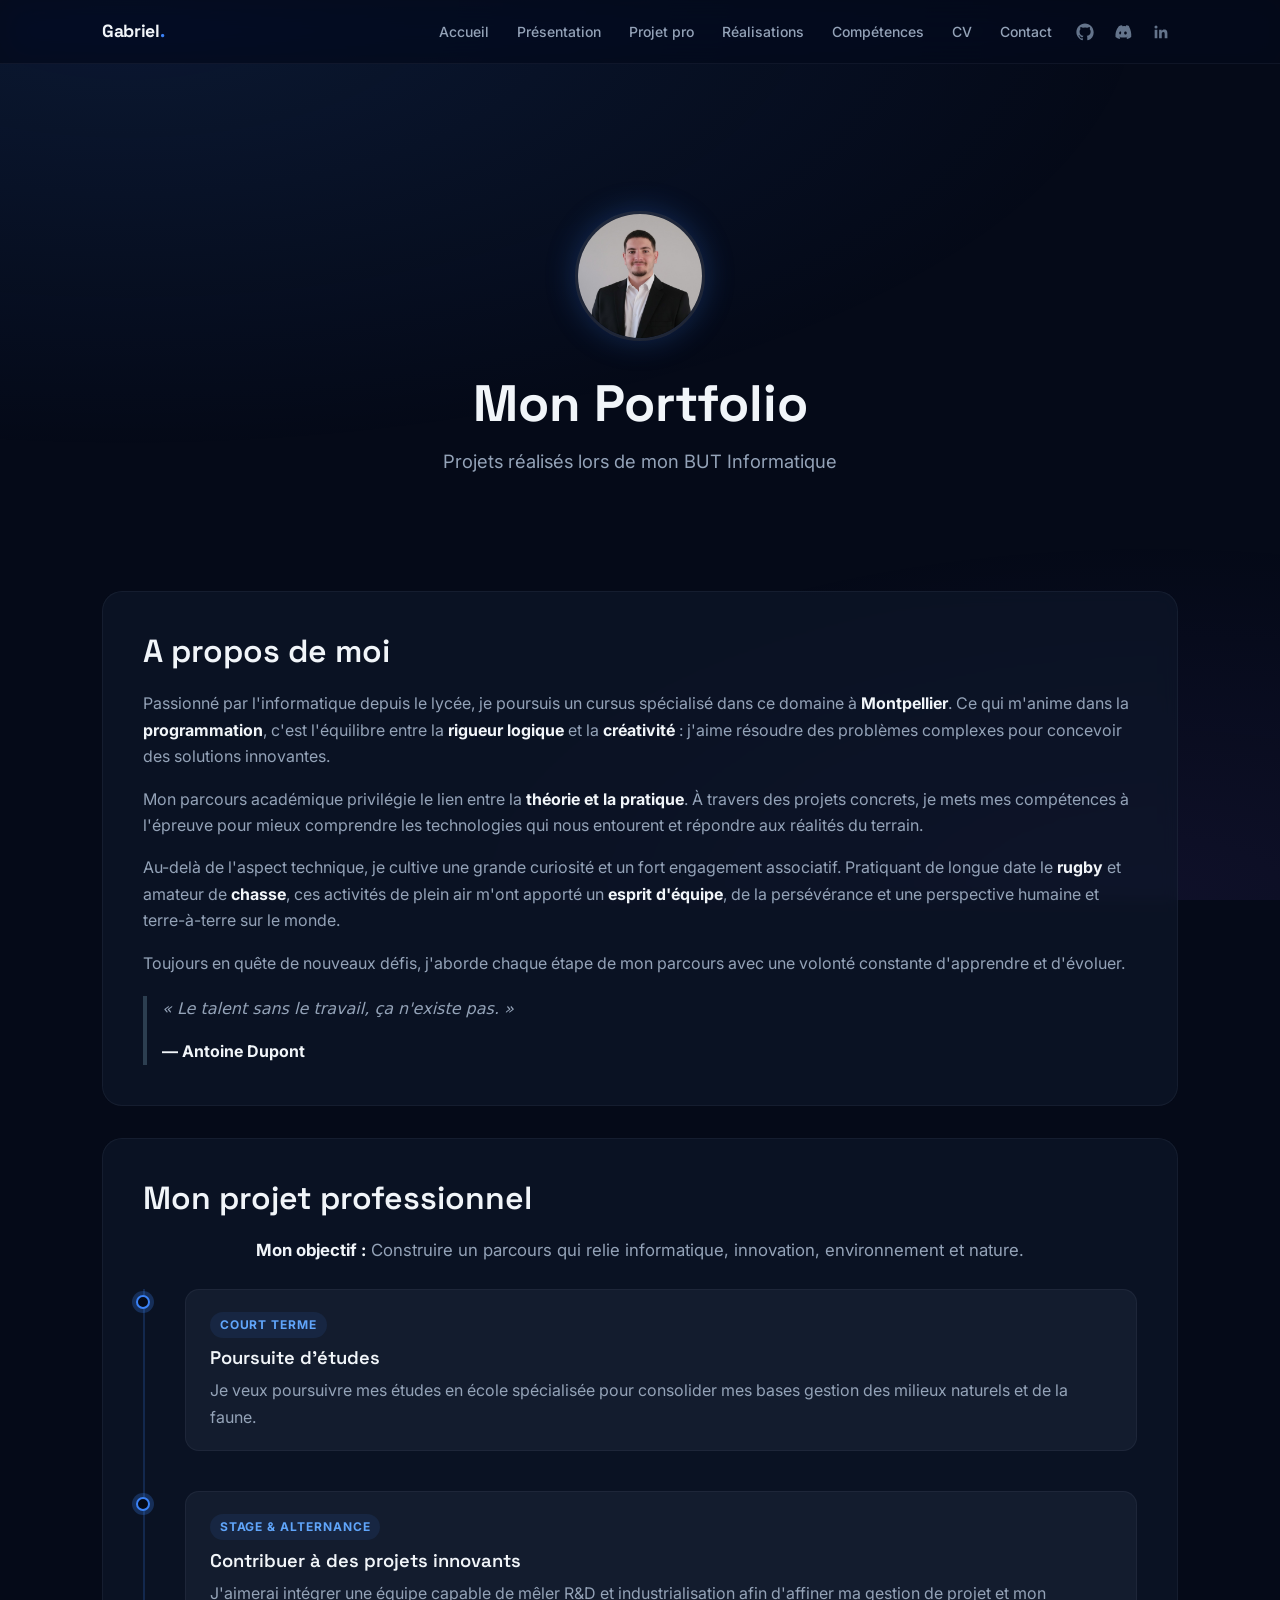
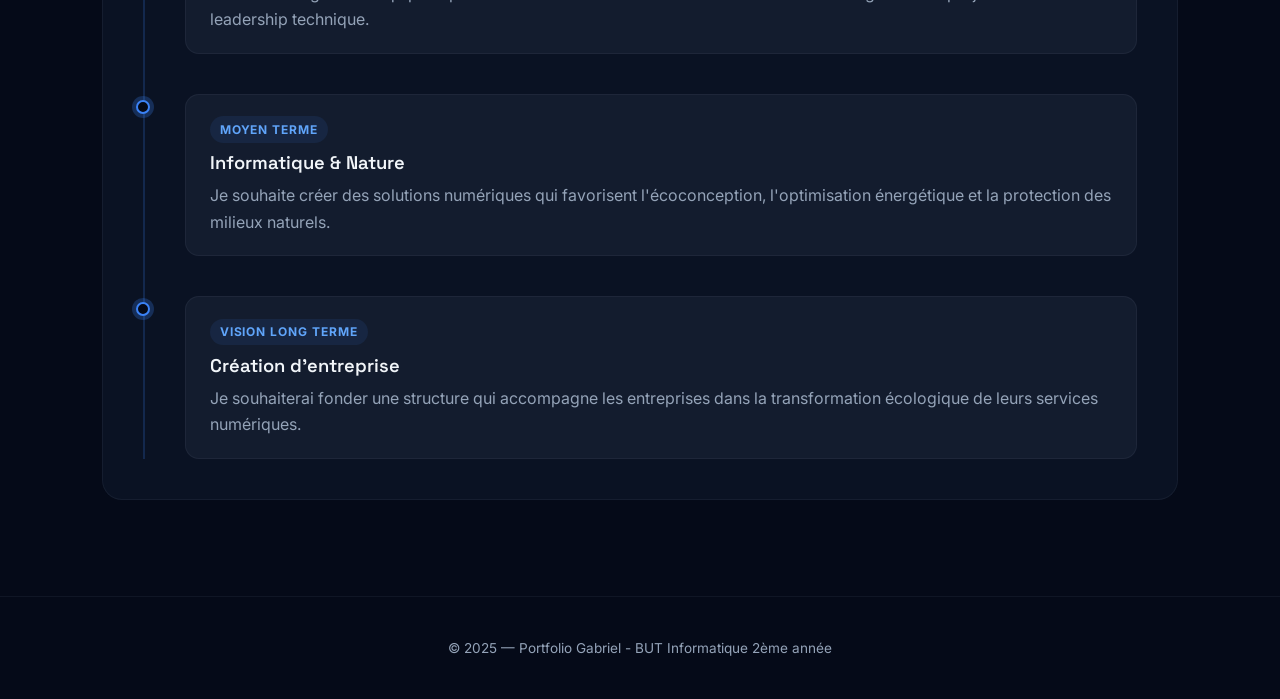
==== commit 4ccab0a2: "Refactor: ajout citation et modif biographie" ====
--- a/src/index.html
+++ b/src/index.html
@@ -24,14 +24,23 @@
             <a href="assets/img/cvgab.pdf" download target="_blank">CV</a>
             <a href="mailto:gabriel.scomagebelin.pro@gmail.com" target="_blank" rel="noopener">Contact</a>
             <div class="social-links-row">
-                <a class="social-link" href="https://github.com/Gabarcael" target="_blank" rel="noopener" aria-label="GitHub">
-                    <svg viewBox="0 0 24 24" role="img" aria-hidden="true"><path d="M12 .5C5.65.5.5 5.64.5 12c0 5.08 3.29 9.38 7.86 10.9.58.11.79-.25.79-.56 0-.27-.01-1-.01-1.96-3.2.7-3.88-1.54-3.88-1.54-.53-1.36-1.3-1.72-1.3-1.72-1.06-.72.08-.7.08-.7 1.17.08 1.79 1.21 1.79 1.21 1.04 1.78 2.74 1.26 3.41.96.11-.76.41-1.26.75-1.55-2.55-.29-5.24-1.28-5.24-5.68 0-1.25.45-2.27 1.2-3.07-.12-.29-.52-1.46.11-3.04 0 0 .97-.31 3.18 1.17a11.1 11.1 0 0 1 5.8 0c2.2-1.48 3.17-1.17 3.17-1.17.64 1.58.24 2.75.12 3.04.75.8 1.2 1.82 1.2 3.07 0 4.41-2.69 5.38-5.25 5.67.42.36.8 1.08.8 2.18 0 1.57-.01 2.83-.01 3.22 0 .31.21.68.8.56A10.52 10.52 0 0 0 23.5 12C23.5 5.64 18.35.5 12 .5Z"/></svg>
+                <a class="social-link" href="https://github.com/Gabarcael" target="_blank" rel="noopener"
+                   aria-label="GitHub">
+                    <svg viewBox="0 0 24 24" role="img" aria-hidden="true">
+                        <path d="M12 .5C5.65.5.5 5.64.5 12c0 5.08 3.29 9.38 7.86 10.9.58.11.79-.25.79-.56 0-.27-.01-1-.01-1.96-3.2.7-3.88-1.54-3.88-1.54-.53-1.36-1.3-1.72-1.3-1.72-1.06-.72.08-.7.08-.7 1.17.08 1.79 1.21 1.79 1.21 1.04 1.78 2.74 1.26 3.41.96.11-.76.41-1.26.75-1.55-2.55-.29-5.24-1.28-5.24-5.68 0-1.25.45-2.27 1.2-3.07-.12-.29-.52-1.46.11-3.04 0 0 .97-.31 3.18 1.17a11.1 11.1 0 0 1 5.8 0c2.2-1.48 3.17-1.17 3.17-1.17.64 1.58.24 2.75.12 3.04.75.8 1.2 1.82 1.2 3.07 0 4.41-2.69 5.38-5.25 5.67.42.36.8 1.08.8 2.18 0 1.57-.01 2.83-.01 3.22 0 .31.21.68.8.56A10.52 10.52 0 0 0 23.5 12C23.5 5.64 18.35.5 12 .5Z"/>
+                    </svg>
                 </a>
-                <a class="social-link" href="https://discord.com/channels/@me" target="_blank" rel="noopener" aria-label="Discord">
-                    <svg viewBox="0 0 24 24" role="img" aria-hidden="true"><path d="M20.6 4.18A17.6 17.6 0 0 0 16.3 3a12.44 12.44 0 0 0-.6 1.23 16.1 16.1 0 0 0-4.4 0A12.72 12.72 0 0 0 10.7 3a17.4 17.4 0 0 0-4.32 1.2C2.41 9.08 1.64 13.84 2.04 18.52a17.7 17.7 0 0 0 5.44 2.78 12.83 12.83 0 0 0 1.17-1.9 11.48 11.48 0 0 1-1.84-.89c.15-.11.3-.22.44-.33a11.82 11.82 0 0 0 10.5 0l.44.33c-.59.34-1.2.65-1.84.89.33.67.72 1.31 1.17 1.9a17.67 17.67 0 0 0 5.44-2.78c.44-4.71-.33-9.46-3.16-14.34Zm-11.9 11.2c-1 0-1.82-.94-1.82-2.08s.8-2.08 1.82-2.08S9.5 12.17 9.5 13.3s-.8 2.08-1.82 2.08Zm6.6 0c-1 0-1.82-.94-1.82-2.08s.8-2.08 1.82-2.08 1.82.94 1.82 2.08-.81 2.08-1.82 2.08Z"/></svg>
+                <a class="social-link" href="https://discord.com/channels/@me" target="_blank" rel="noopener"
+                   aria-label="Discord">
+                    <svg viewBox="0 0 24 24" role="img" aria-hidden="true">
+                        <path d="M20.6 4.18A17.6 17.6 0 0 0 16.3 3a12.44 12.44 0 0 0-.6 1.23 16.1 16.1 0 0 0-4.4 0A12.72 12.72 0 0 0 10.7 3a17.4 17.4 0 0 0-4.32 1.2C2.41 9.08 1.64 13.84 2.04 18.52a17.7 17.7 0 0 0 5.44 2.78 12.83 12.83 0 0 0 1.17-1.9 11.48 11.48 0 0 1-1.84-.89c.15-.11.3-.22.44-.33a11.82 11.82 0 0 0 10.5 0l.44.33c-.59.34-1.2.65-1.84.89.33.67.72 1.31 1.17 1.9a17.67 17.67 0 0 0 5.44-2.78c.44-4.71-.33-9.46-3.16-14.34Zm-11.9 11.2c-1 0-1.82-.94-1.82-2.08s.8-2.08 1.82-2.08S9.5 12.17 9.5 13.3s-.8 2.08-1.82 2.08Zm6.6 0c-1 0-1.82-.94-1.82-2.08s.8-2.08 1.82-2.08 1.82.94 1.82 2.08-.81 2.08-1.82 2.08Z"/>
+                    </svg>
                 </a>
-                <a class="social-link" href="https://www.linkedin.com/in/gabriel-scoma-g%C3%A9belin-58880b245/" target="_blank" rel="noopener" aria-label="LinkedIn">
-                    <svg viewBox="0 0 24 24" role="img" aria-hidden="true"><path d="M20.45 20.45h-3.55V15c0-1.3-.02-2.97-1.81-2.97-1.8 0-2.07 1.41-2.07 2.87v5.55H9.47V9h3.41v1.56h.05c.48-.9 1.63-1.84 3.35-1.84 3.59 0 4.26 2.36 4.26 5.43v6.3ZM5.34 7.43a2.06 2.06 0 1 1 0-4.12 2.06 2.06 0 0 1 0 4.12Zm-1.78 13h3.55V9H3.56v11.45Z"/></svg>
+                <a class="social-link" href="https://www.linkedin.com/in/gabriel-scoma-g%C3%A9belin-58880b245/"
+                   target="_blank" rel="noopener" aria-label="LinkedIn">
+                    <svg viewBox="0 0 24 24" role="img" aria-hidden="true">
+                        <path d="M20.45 20.45h-3.55V15c0-1.3-.02-2.97-1.81-2.97-1.8 0-2.07 1.41-2.07 2.87v5.55H9.47V9h3.41v1.56h.05c.48-.9 1.63-1.84 3.35-1.84 3.59 0 4.26 2.36 4.26 5.43v6.3ZM5.34 7.43a2.06 2.06 0 1 1 0-4.12 2.06 2.06 0 0 1 0 4.12Zm-1.78 13h3.55V9H3.56v11.45Z"/>
+                    </svg>
                 </a>
             </div>
         </nav>
@@ -39,65 +48,95 @@
 </header>
 
 <div class="page-wrapper">
-<main>
+    <main>
 
-    <div class="hero">
-        <img class="portrait" src="assets/img/pp.jpg" alt="Photo de profil" data-no-preview>
-        <h1>Mon Portfolio</h1>
-        <p class="subtitle">Projets réalisés lors de mon BUT Informatique</p>
-    </div>
+        <div class="hero">
+            <img class="portrait" src="assets/img/pp.jpg" alt="Photo de profil" data-no-preview>
+            <h1>Mon Portfolio</h1>
+            <p class="subtitle">Projets réalisés lors de mon BUT Informatique</p>
+        </div>
 
-    <section id="presentation">
-        <h2>A propos de moi</h2>
-        <p>Je m'appelle Gabriel Scoma-Gébelin, je suis né le 30 août 2006, et je suis étudiant en deuxième année de BUT Informatique à Montpellier.
-            Depuis le lycée, l'informatique m'attire, en particulier la programmation, parce qu'elle combine logique, créativité et innovation.
-            J'aime le fait qu'elle permette de résoudre des problèmes complexes tout en offrant une grande satisfaction lorsqu'on trouve une solution.
-            Cette passion m'a poussé à choisir cette formation, qui correspond parfaitement à mes attentes : elle mêle théorie et pratique,
-            et propose des projets concrets où je peux mettre mes compétences à l'épreuve. En parallèle de mes études, je suis actif dans la vie associative, notamment dans le rugby et la chasse, depuis
-        respectivement 15 ans et 3 ans. Ces loisirs me permettent de m'ouvrir au monde qui nous entoure et à percevoir des perspectives de vie différentes. Un aspect que j'affectionne particulièrement
-        car j'ai un esprit plutôt curieux.</p>
-    </section>
+        <section id="presentation">
+            <h2>A propos de moi</h2>
+            <p>
+                Passionné par l'informatique depuis le lycée, je poursuis un cursus spécialisé dans ce domaine à
+                <strong>Montpellier</strong>. Ce qui m'anime dans la <strong>programmation</strong>, c'est l'équilibre
+                entre la <strong>rigueur logique</strong> et la <strong>créativité</strong> : j'aime résoudre des
+                problèmes complexes pour concevoir des solutions innovantes.
+            </p>
 
-    <section id="projet-pro">
-        <h2>Mon projet professionnel</h2>
-        <p class="timeline-intro"><strong>Mon objectif :</strong> Construire un parcours qui relie informatique, innovation, environnement et nature.</p>
-        <ul class="timeline">
-            <li>
-                <div class="timeline-card">
-                    <p class="timeline-label">Court terme</p>
-                    <h3>Poursuite d'études</h3>
-                    <p>Je veux poursuivre mes études en école spécialisée pour consolider mes bases gestion des milieux naturels et de la faune.</p>
-                </div>
-            </li>
-            <li>
-                <div class="timeline-card">
-                    <p class="timeline-label">Stage & alternance</p>
-                    <h3>Contribuer à des projets innovants</h3>
-                    <p>J'aimerai intégrer une équipe capable de mêler R&D et industrialisation afin d'affiner ma gestion de projet et mon leadership technique.</p>
-                </div>
-            </li>
-            <li>
-                <div class="timeline-card">
-                    <p class="timeline-label">Moyen terme</p>
-                    <h3>Informatique & Nature</h3>
-                    <p>Je souhaite créer des solutions numériques qui favorisent l'écoconception, l'optimisation énergétique et la protection des milieux naturels.</p>
-                </div>
-            </li>
-            <li>
-                <div class="timeline-card">
-                    <p class="timeline-label">Vision long terme</p>
-                    <h3>Création d'entreprise</h3>
-                    <p>Je souhaiterai fonder une structure qui accompagne les entreprises dans la transformation écologique de leurs services numériques.</p>
-                </div>
-            </li>
-        </ul>
-    </section>
+            <p>
+                Mon parcours académique privilégie le lien entre la <strong>théorie et la pratique</strong>. À travers
+                des projets concrets, je mets mes compétences à l'épreuve pour mieux comprendre les technologies qui
+                nous entourent et répondre aux réalités du terrain.
+            </p>
 
-</main>
+            <p>
+                Au-delà de l'aspect technique, je cultive une grande curiosité et un fort engagement associatif.
+                Pratiquant de longue date le <strong>rugby</strong> et amateur de <strong>chasse</strong>, ces activités
+                de plein air m'ont apporté un <strong>esprit d'équipe</strong>, de la persévérance et une perspective
+                humaine et terre-à-terre sur le monde.
+            </p>
 
-<footer>
-    <p>© 2025 — Portfolio Gabriel - BUT Informatique 2ème année</p>
-</footer>
+            <p>
+                Toujours en quête de nouveaux défis, j'aborde chaque étape de mon parcours avec une volonté constante
+                d'apprendre et d'évoluer.
+            </p>
+            <blockquote style="border-left: 4px solid #2c3e50; padding-left: 15px; margin-top: 20px; font-style: italic;">
+                <p>
+                    « Le talent sans le travail, ça n'existe pas. »
+                </p>
+                <cite style="display: block; font-weight: bold; font-style: normal;">
+                    — Antoine Dupont
+                </cite>
+            </blockquote>
+        </section>
+
+        <section id="projet-pro">
+            <h2>Mon projet professionnel</h2>
+            <p class="timeline-intro"><strong>Mon objectif :</strong> Construire un parcours qui relie informatique,
+                innovation, environnement et nature.</p>
+            <ul class="timeline">
+                <li>
+                    <div class="timeline-card">
+                        <p class="timeline-label">Court terme</p>
+                        <h3>Poursuite d'études</h3>
+                        <p>Je veux poursuivre mes études en école spécialisée pour consolider mes bases gestion des
+                            milieux naturels et de la faune.</p>
+                    </div>
+                </li>
+                <li>
+                    <div class="timeline-card">
+                        <p class="timeline-label">Stage & alternance</p>
+                        <h3>Contribuer à des projets innovants</h3>
+                        <p>J'aimerai intégrer une équipe capable de mêler R&D et industrialisation afin d'affiner ma
+                            gestion de projet et mon leadership technique.</p>
+                    </div>
+                </li>
+                <li>
+                    <div class="timeline-card">
+                        <p class="timeline-label">Moyen terme</p>
+                        <h3>Informatique & Nature</h3>
+                        <p>Je souhaite créer des solutions numériques qui favorisent l'écoconception, l'optimisation
+                            énergétique et la protection des milieux naturels.</p>
+                    </div>
+                </li>
+                <li>
+                    <div class="timeline-card">
+                        <p class="timeline-label">Vision long terme</p>
+                        <h3>Création d'entreprise</h3>
+                        <p>Je souhaiterai fonder une structure qui accompagne les entreprises dans la transformation
+                            écologique de leurs services numériques.</p>
+                    </div>
+                </li>
+            </ul>
+        </section>
+
+    </main>
+
+    <footer>
+        <p>© 2025 — Portfolio Gabriel - BUT Informatique 2ème année</p>
+    </footer>
 </div>
 
 <button class="back-to-top" aria-label="Revenir en haut de page">↑</button>
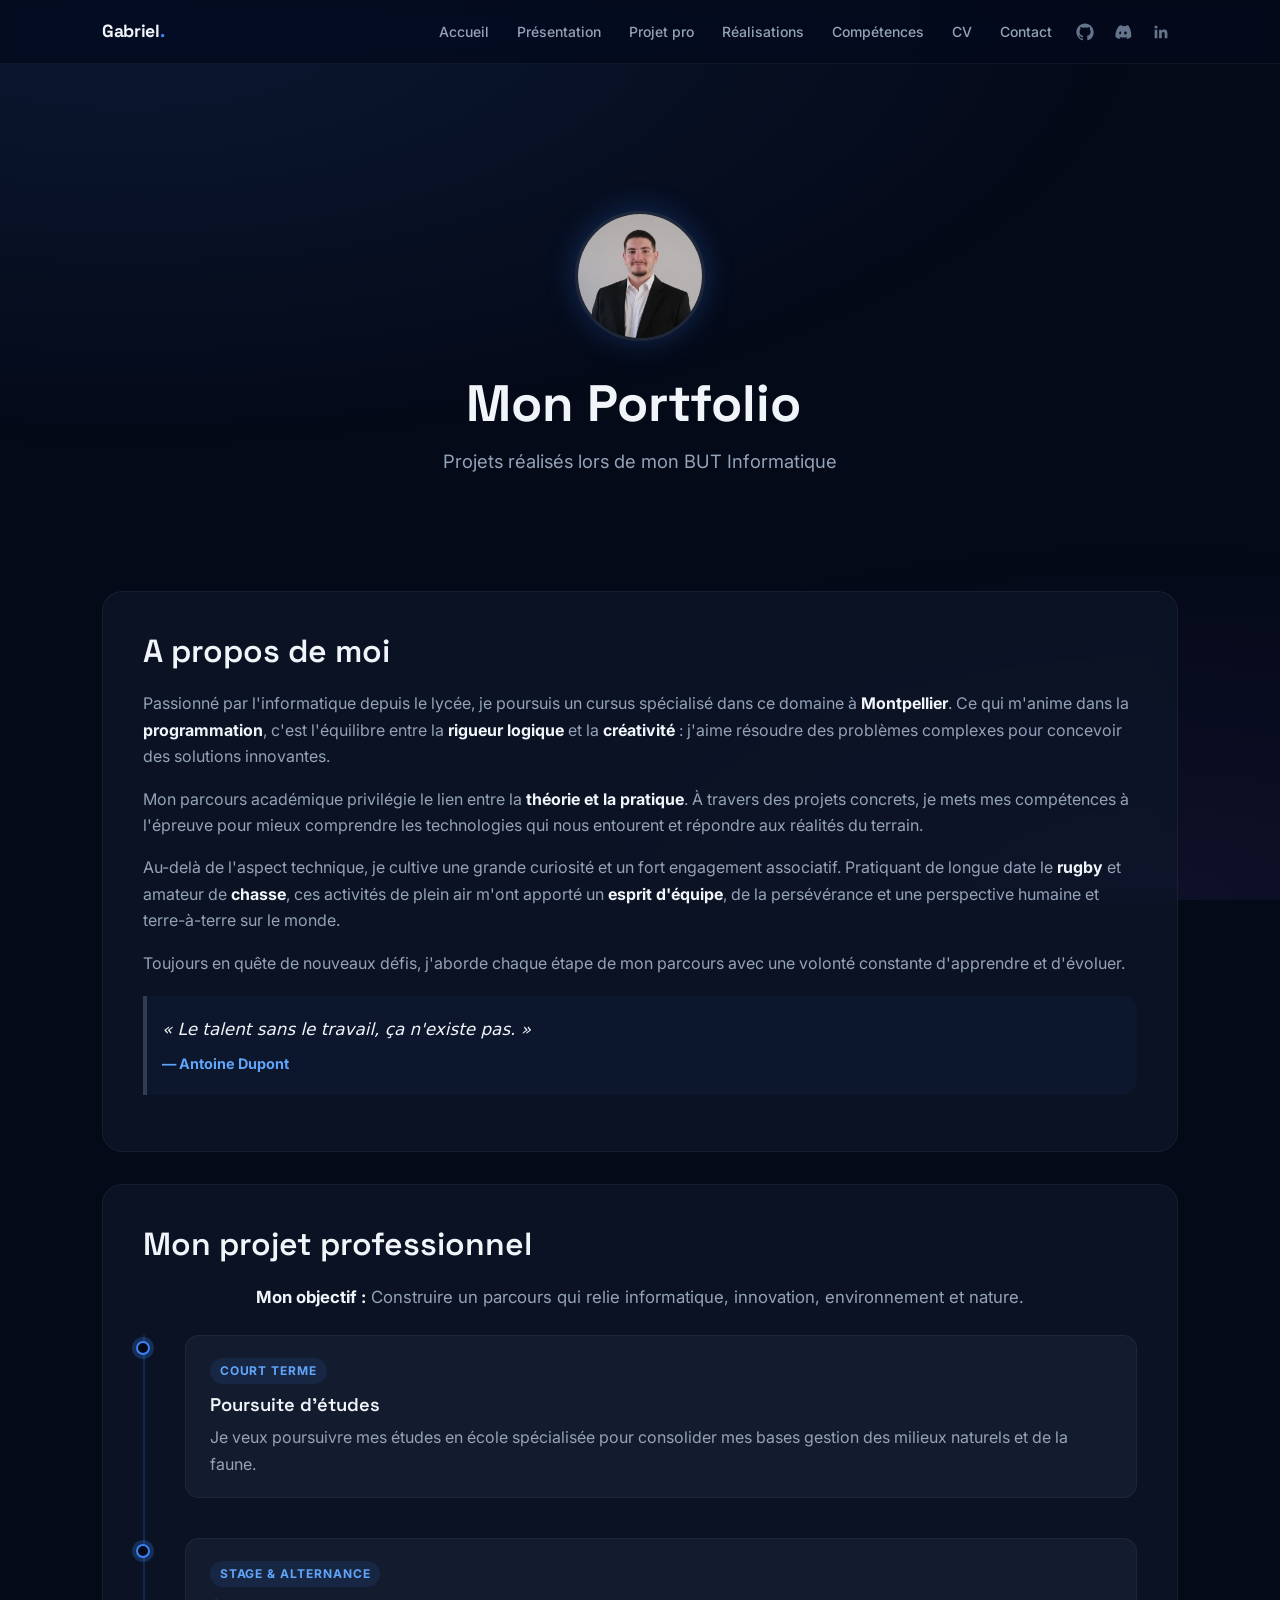
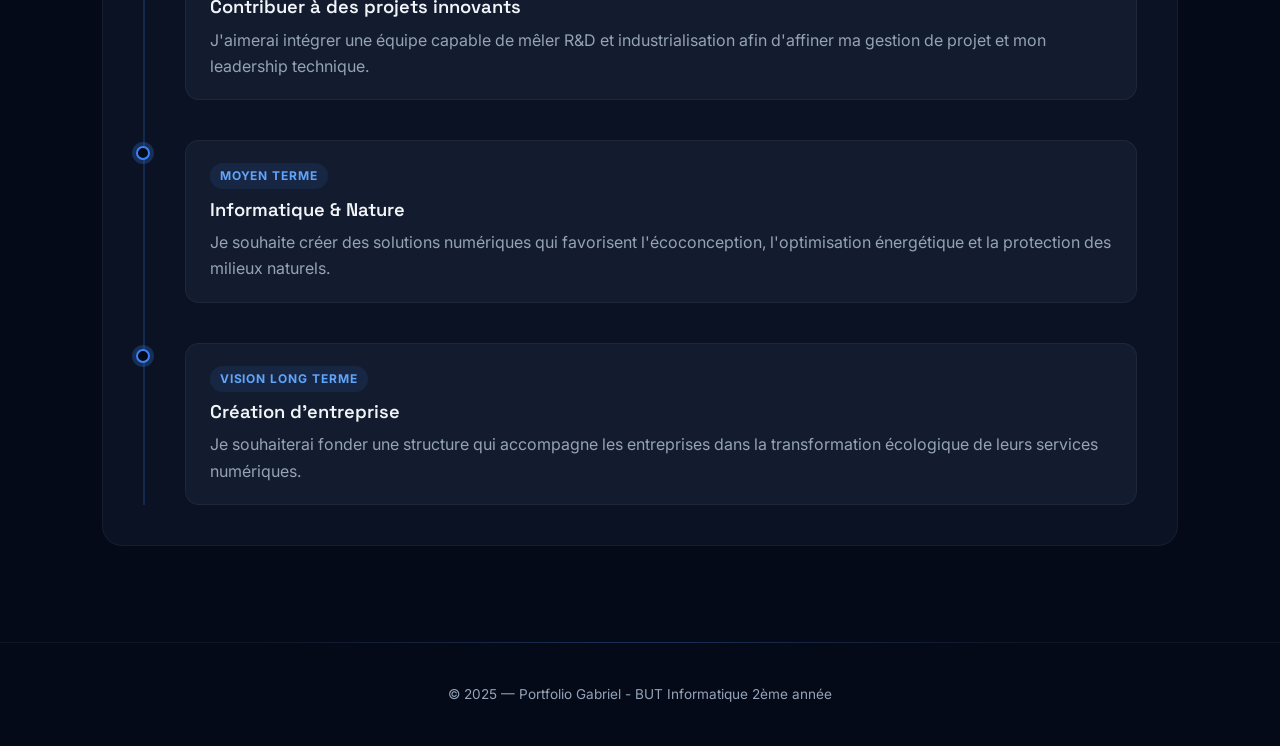
==== commit cfada925: "Refactor: Improve HTML structure and enhance social links, add new project section" ====
--- a/src/index.html
+++ b/src/index.html
@@ -82,7 +82,8 @@
                 Toujours en quête de nouveaux défis, j'aborde chaque étape de mon parcours avec une volonté constante
                 d'apprendre et d'évoluer.
             </p>
-            <blockquote style="border-left: 4px solid #2c3e50; padding-left: 15px; margin-top: 20px; font-style: italic;">
+            <blockquote
+                    style="border-left: 4px solid #2c3e50; padding-left: 15px; margin-top: 20px; font-style: italic;">
                 <p>
                     « Le talent sans le travail, ça n'existe pas. »
                 </p>
--- a/src/assets/css/style.css
+++ b/src/assets/css/style.css
@@ -80,7 +80,47 @@
 }
 
 h1 { font-size: clamp(2rem, 5vw, 3.2rem); font-weight: 700; }
-h2 { font-size: clamp(1.5rem, 3vw, 2rem); font-weight: 600; margin-bottom: 1.25rem; }
+h2 {
+    font-size: clamp(1.5rem, 3vw, 2rem);
+    font-weight: 600;
+    margin-bottom: 1.25rem;
+    position: relative;
+    display: inline-block;
+    background: linear-gradient(
+        120deg,
+        var(--text) 0%,
+        var(--text) 40%,
+        var(--accent-light) 50%,
+        var(--text) 60%,
+        var(--text) 100%
+    );
+    background-size: 250% 100%;
+    -webkit-background-clip: text;
+    -webkit-text-fill-color: transparent;
+    background-clip: text;
+    animation: h2-shimmer 6s ease-in-out infinite;
+}
+
+@keyframes h2-shimmer {
+    0%, 100% { background-position: 100% 50%; }
+    50%      { background-position: 0% 50%; }
+}
+
+h2::after {
+    content: '';
+    position: absolute;
+    bottom: -4px;
+    left: 0;
+    width: 0;
+    height: 2px;
+    background: linear-gradient(90deg, var(--accent), var(--accent-violet));
+    border-radius: 1px;
+    transition: width 0.5s var(--ease);
+}
+
+section:hover h2::after {
+    width: 50%;
+}
 h3 { font-size: 1.15rem; font-weight: 600; margin-bottom: 0.5rem; }
 
 p { color: var(--text-secondary); margin-bottom: 1rem; }
@@ -113,6 +153,20 @@
     transition: transform 0.35s var(--ease);
 }
 
+/* Scroll progress bar */
+.site-header::after {
+    content: '';
+    position: absolute;
+    bottom: -1px;
+    left: 0;
+    height: 2px;
+    width: calc(var(--scroll-progress, 0) * 100%);
+    background: linear-gradient(90deg, var(--accent), var(--accent-violet));
+    border-radius: 0 1px 1px 0;
+    transition: width 0.15s linear;
+    z-index: 1;
+}
+
 .site-header.is-hidden { transform: translateY(-100%); }
 
 .site-header .header-inner {
@@ -203,14 +257,41 @@
     padding: 0.4rem 0.75rem;
     border-radius: var(--radius-sm);
     color: var(--text-secondary);
-    transition: color 0.2s, background 0.2s;
+    transition: color 0.25s, background 0.25s, transform 0.25s var(--ease-bounce);
     white-space: nowrap;
+    position: relative;
+    overflow: hidden;
+}
+
+/* Underline glissant */
+.main-nav a:not(.social-link)::after {
+    content: '';
+    position: absolute;
+    bottom: 2px;
+    left: 50%;
+    width: 0;
+    height: 2px;
+    background: linear-gradient(90deg, var(--accent), var(--accent-violet));
+    border-radius: 1px;
+    transition: width 0.35s var(--ease), left 0.35s var(--ease);
+}
+
+.main-nav a:not(.social-link):hover::after,
+.main-nav a:not(.social-link).active::after {
+    width: 60%;
+    left: 20%;
 }
 
 .main-nav a:hover,
 .main-nav a.active {
     color: var(--text);
     background: rgba(255, 255, 255, 0.06);
+    transform: translateY(-1px);
+}
+
+.main-nav a:active {
+    transform: translateY(0) scale(0.96);
+    transition-duration: 0.08s;
 }
 
 .main-nav .social-link {
@@ -228,7 +309,12 @@
 .main-nav .social-link:hover {
     color: var(--accent-light);
     background: rgba(59, 130, 246, 0.08);
-    transform: translateY(-1px);
+    transform: translateY(-2px) rotate(8deg);
+}
+
+.main-nav .social-link:active {
+    transform: scale(0.88);
+    transition-duration: 0.08s;
 }
 
 .main-nav svg {
@@ -294,21 +380,51 @@
     border-radius: 50%;
     object-fit: cover;
     border: 3px solid var(--border-hover);
-    box-shadow: var(--shadow-glow);
+    box-shadow: var(--shadow-glow), 0 0 0 0 var(--accent-glow);
     margin-bottom: 2rem;
-    transition: transform 0.4s var(--ease-bounce);
+    transition: transform 0.4s var(--ease-bounce), box-shadow 0.4s;
+    animation: portrait-pulse 4s ease-in-out infinite;
+}
+
+@keyframes portrait-pulse {
+    0%, 100% { box-shadow: 0 0 20px var(--accent-glow), 0 0 0 0 transparent; }
+    50%      { box-shadow: 0 0 30px var(--accent-glow), 0 0 60px rgba(59,130,246,0.08); }
 }
 
 .hero .portrait:hover {
-    transform: scale(1.06) rotate(2deg);
-}
-
-.hero h1 { margin-bottom: 0.75rem; }
+    transform: scale(1.08) rotate(3deg);
+    box-shadow: 0 0 40px var(--accent-glow), 0 0 80px rgba(59,130,246,0.12);
+    animation: none;
+}
+
+.hero h1 {
+    margin-bottom: 0.75rem;
+    overflow: hidden;
+}
+
+/* Chaque mot du hero h1 animé individuellement par JS */
+.hero h1 .word {
+    display: inline-block;
+    opacity: 0;
+    transform: translateY(100%) rotateX(-80deg);
+    animation: word-reveal 0.7s var(--ease-bounce) forwards;
+}
+
+@keyframes word-reveal {
+    to { opacity: 1; transform: translateY(0) rotateX(0); }
+}
 
 .hero .subtitle {
     font-size: 1.15rem;
     color: var(--text-secondary);
     max-width: 500px;
+    opacity: 0;
+    animation: fade-up 0.8s 0.6s var(--ease) forwards;
+}
+
+@keyframes fade-up {
+    from { opacity: 0; transform: translateY(16px); }
+    to   { opacity: 1; transform: translateY(0); }
 }
 
 .page-title {
@@ -316,9 +432,20 @@
     text-align: center;
 }
 
+.page-title h1 {
+    background: linear-gradient(135deg, var(--text), var(--accent-light), var(--text));
+    background-size: 200% auto;
+    -webkit-background-clip: text;
+    -webkit-text-fill-color: transparent;
+    background-clip: text;
+    animation: h2-shimmer 5s ease-in-out infinite;
+}
+
 .page-title p {
     max-width: 600px;
-    margin: 0 auto;
+    margin: 0.5rem auto 0;
+    opacity: 0;
+    animation: fade-up 0.7s 0.3s var(--ease) forwards;
 }
 
 /* =============================================
@@ -332,6 +459,41 @@
     margin-bottom: 2rem;
     backdrop-filter: blur(8px);
     -webkit-backdrop-filter: blur(8px);
+    position: relative;
+    overflow: hidden;
+    transition: border-color 0.4s, box-shadow 0.4s;
+}
+
+/* Reflet lumineux interne qui suit la souris */
+section::before {
+    content: '';
+    position: absolute;
+    width: 400px;
+    height: 400px;
+    border-radius: 50%;
+    background: radial-gradient(circle, var(--accent-glow), transparent 70%);
+    opacity: 0;
+    pointer-events: none;
+    transform: translate(-50%, -50%);
+    left: var(--mouse-x, 50%);
+    top: var(--mouse-y, 50%);
+    transition: opacity 0.4s;
+    z-index: 0;
+}
+
+section:hover::before {
+    opacity: 1;
+}
+
+section:hover {
+    border-color: rgba(59, 130, 246, 0.15);
+    box-shadow: 0 0 40px rgba(59, 130, 246, 0.06);
+}
+
+/* Le contenu au-dessus du reflet */
+section > * {
+    position: relative;
+    z-index: 1;
 }
 
 .reveal {
@@ -342,7 +504,33 @@
 
 .reveal.is-visible {
     opacity: 1;
-    transform: translateY(0);
+    transform: translateY(0) translateX(0) scale(1);
+}
+
+/* Variantes de direction pour les cards (settées par JS) */
+.reveal-left {
+    opacity: 0;
+    transform: translateX(-40px);
+    transition: opacity 0.7s var(--ease), transform 0.7s var(--ease);
+}
+
+.reveal-right {
+    opacity: 0;
+    transform: translateX(40px);
+    transition: opacity 0.7s var(--ease), transform 0.7s var(--ease);
+}
+
+.reveal-scale {
+    opacity: 0;
+    transform: scale(0.9);
+    transition: opacity 0.6s var(--ease), transform 0.6s var(--ease-bounce);
+}
+
+.reveal-left.is-visible,
+.reveal-right.is-visible,
+.reveal-scale.is-visible {
+    opacity: 1;
+    transform: translateX(0) scale(1);
 }
 
 /* =============================================
@@ -362,16 +550,53 @@
     padding: 1.75rem;
     display: flex;
     flex-direction: column;
-    transition: transform 0.35s var(--ease), border-color 0.35s, box-shadow 0.35s;
+    transition: transform 0.4s var(--ease-bounce), border-color 0.35s, box-shadow 0.35s;
+    position: relative;
+    overflow: hidden;
+    transform-style: preserve-3d;
+    will-change: transform;
+    /* Tilt 3D via JS : --rx, --ry */
+    transform: perspective(800px) rotateX(var(--rx, 0deg)) rotateY(var(--ry, 0deg));
+}
+
+/* Shine effect glissant */
+.project-card::before {
+    content: '';
+    position: absolute;
+    top: 0;
+    left: -75%;
+    width: 50%;
+    height: 100%;
+    background: linear-gradient(
+        120deg,
+        transparent,
+        rgba(255, 255, 255, 0.04),
+        transparent
+    );
+    transition: left 0.6s var(--ease);
+    pointer-events: none;
+    z-index: 1;
+}
+
+.project-card:hover::before {
+    left: 125%;
 }
 
 .project-card:hover {
-    transform: translateY(-4px);
+    transform: perspective(800px) rotateX(var(--rx, 0deg)) rotateY(var(--ry, 0deg)) translateY(-6px);
     border-color: var(--accent);
-    box-shadow: var(--shadow-glow);
-}
-
-.project-card h3 { color: var(--text); }
+    box-shadow: var(--shadow-glow), 0 20px 40px rgba(0, 0, 0, 0.2);
+}
+
+.project-card h3 {
+    color: var(--text);
+    transition: color 0.25s;
+}
+
+.project-card:hover h3 {
+    color: var(--accent-light);
+}
+
 .project-card p  { flex: 1; }
 
 .project-card ul {
@@ -388,6 +613,12 @@
     position: relative;
     font-size: 0.95rem;
     line-height: 1.55;
+    transition: color 0.2s, transform 0.25s var(--ease);
+}
+
+.project-card li:hover {
+    color: var(--text);
+    transform: translateX(4px);
 }
 
 .project-card li::before {
@@ -399,6 +630,12 @@
     height: 6px;
     border-radius: 50%;
     background: var(--accent);
+    transition: box-shadow 0.3s, transform 0.3s var(--ease-bounce);
+}
+
+.project-card li:hover::before {
+    box-shadow: 0 0 8px var(--accent-glow);
+    transform: scale(1.6);
 }
 
 .card-link {
@@ -418,17 +655,23 @@
 
 .card-link:hover {
     background: var(--accent-dark);
-    transform: translateY(-1px);
+    transform: translateY(-2px);
     color: #fff;
+    box-shadow: 0 6px 20px rgba(37, 99, 235, 0.35);
+}
+
+.card-link:active {
+    transform: translateY(0) scale(0.96);
+    transition-duration: 0.08s;
 }
 
 .card-link::after {
     content: '→';
-    transition: transform 0.2s;
+    transition: transform 0.3s var(--ease-bounce);
 }
 
 .card-link:hover::after {
-    transform: translateX(3px);
+    transform: translateX(5px);
 }
 
 /* =============================================
@@ -460,11 +703,15 @@
     background: var(--bg-body);
     border: 2.5px solid var(--accent);
     box-shadow: 0 0 0 4px var(--accent-glow);
-    transition: background 0.3s;
+    transition: background 0.3s, box-shadow 0.3s, transform 0.3s var(--ease-bounce);
+    animation: pulse-dot 3s ease-in-out infinite;
 }
 
 .timeline li:hover::before {
     background: var(--accent);
+    box-shadow: 0 0 0 6px var(--accent-glow), 0 0 20px var(--accent-glow);
+    transform: scale(1.3);
+    animation: none;
 }
 
 .timeline-card {
@@ -472,11 +719,13 @@
     border: 1px solid var(--border);
     border-radius: var(--radius-md);
     padding: 1.25rem 1.5rem;
-    transition: border-color 0.3s;
+    transition: border-color 0.3s, transform 0.3s var(--ease), box-shadow 0.3s;
 }
 
 .timeline li:hover .timeline-card {
-    border-color: var(--border-hover);
+    border-color: rgba(59, 130, 246, 0.2);
+    transform: translateX(6px);
+    box-shadow: 0 8px 30px rgba(0, 0, 0, 0.15);
 }
 
 .timeline-label {
@@ -490,6 +739,13 @@
     padding: 0.2rem 0.6rem;
     border-radius: var(--radius-full);
     margin-bottom: 0.6rem;
+    transition: background 0.25s, transform 0.25s var(--ease-bounce), box-shadow 0.25s;
+}
+
+.timeline li:hover .timeline-label {
+    background: rgba(59, 130, 246, 0.18);
+    transform: scale(1.05);
+    box-shadow: 0 0 12px rgba(59, 130, 246, 0.15);
 }
 
 .timeline-intro {
@@ -514,14 +770,15 @@
     object-fit: cover;
     border-radius: var(--radius-md);
     border: 1px solid var(--border);
-    cursor: pointer;
-    transition: transform 0.35s var(--ease), filter 0.35s, border-color 0.35s;
+    cursor: zoom-in;
+    transition: transform 0.35s var(--ease), filter 0.35s, border-color 0.35s, box-shadow 0.35s;
 }
 
 .gallery-grid img:hover {
-    transform: scale(1.02);
-    filter: brightness(1.1);
-    border-color: var(--border-hover);
+    transform: scale(1.03) rotate(0.5deg);
+    filter: brightness(1.1) saturate(1.1);
+    border-color: var(--accent);
+    box-shadow: 0 8px 30px rgba(59, 130, 246, 0.15);
 }
 
 /* =============================================
@@ -572,6 +829,14 @@
     padding: 1rem 1.25rem;
     border-radius: 0 var(--radius-sm) var(--radius-sm) 0;
     margin-bottom: 0.75rem;
+    transition: background 0.3s, border-color 0.3s, transform 0.3s var(--ease), box-shadow 0.3s;
+}
+
+.ac-item:hover {
+    background: rgba(59, 130, 246, 0.04);
+    border-left-color: var(--accent-light);
+    transform: translateX(5px);
+    box-shadow: -3px 0 15px rgba(59, 130, 246, 0.08);
 }
 
 .ac-item:last-child { margin-bottom: 0; }
@@ -582,6 +847,11 @@
     color: var(--text);
     margin-bottom: 0.25rem;
     font-size: 0.95rem;
+    transition: color 0.2s;
+}
+
+.ac-item:hover .ac-title {
+    color: var(--accent-light);
 }
 
 .objective {
@@ -590,6 +860,22 @@
     padding-bottom: 0.75rem;
     border-bottom: 1px solid var(--border);
     margin-bottom: 1rem;
+    position: relative;
+}
+
+.objective::after {
+    content: '';
+    position: absolute;
+    bottom: -1px;
+    left: 0;
+    width: 40px;
+    height: 1px;
+    background: var(--accent);
+    transition: width 0.5s var(--ease);
+}
+
+section:hover .objective::after {
+    width: 80px;
 }
 
 /* =============================================
@@ -745,6 +1031,13 @@
     background: var(--accent);
     color: #fff;
     border-color: var(--accent);
+    box-shadow: 0 0 20px var(--accent-glow);
+    transform: translateY(-3px);
+}
+
+.back-to-top:active {
+    transform: translateY(0) scale(0.9);
+    transition-duration: 0.08s;
 }
 
 /* =============================================
@@ -756,6 +1049,52 @@
     color: var(--text-dim);
     font-size: 0.85rem;
     border-top: 1px solid var(--border);
+    position: relative;
+}
+
+footer::before {
+    content: '';
+    position: absolute;
+    top: -1px;
+    left: 20%;
+    right: 20%;
+    height: 1px;
+    background: linear-gradient(90deg, transparent, var(--accent-glow), transparent);
+}
+
+footer p {
+    transition: color 0.3s;
+}
+
+footer:hover p {
+    color: var(--text-secondary);
+}
+
+/* =============================================
+   15b. BLOCKQUOTE
+   ============================================= */
+blockquote {
+    border-left: 3px solid var(--accent);
+    padding: 1.25rem 1.5rem;
+    margin: 1.5rem 0 1rem;
+    background: rgba(59, 130, 246, 0.04);
+    border-radius: 0 var(--radius-md) var(--radius-md) 0;
+    position: relative;
+}
+
+blockquote p {
+    font-style: italic;
+    color: var(--text);
+    font-size: 1.05rem;
+    margin-bottom: 0.5rem;
+}
+
+blockquote cite {
+    display: block;
+    font-style: normal;
+    font-weight: 600;
+    color: var(--accent-light);
+    font-size: 0.9rem;
 }
 
 /* =============================================
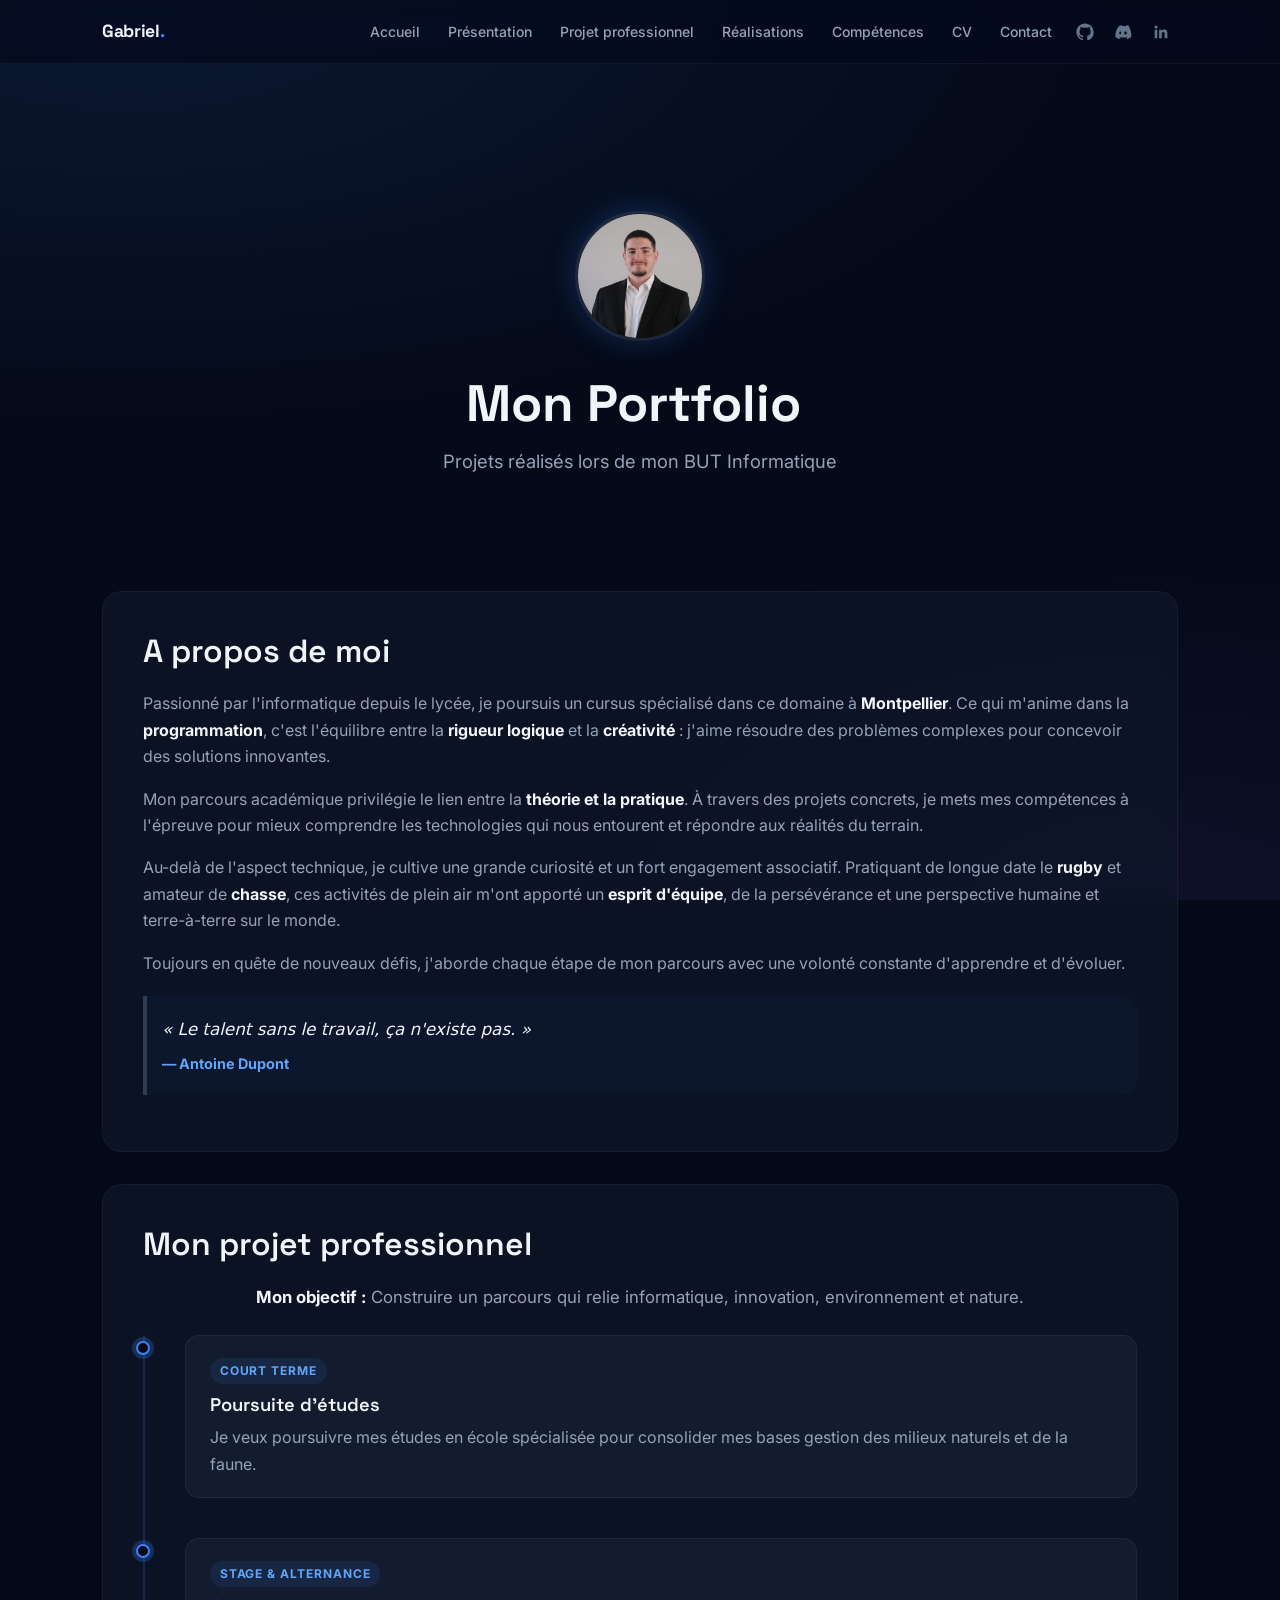
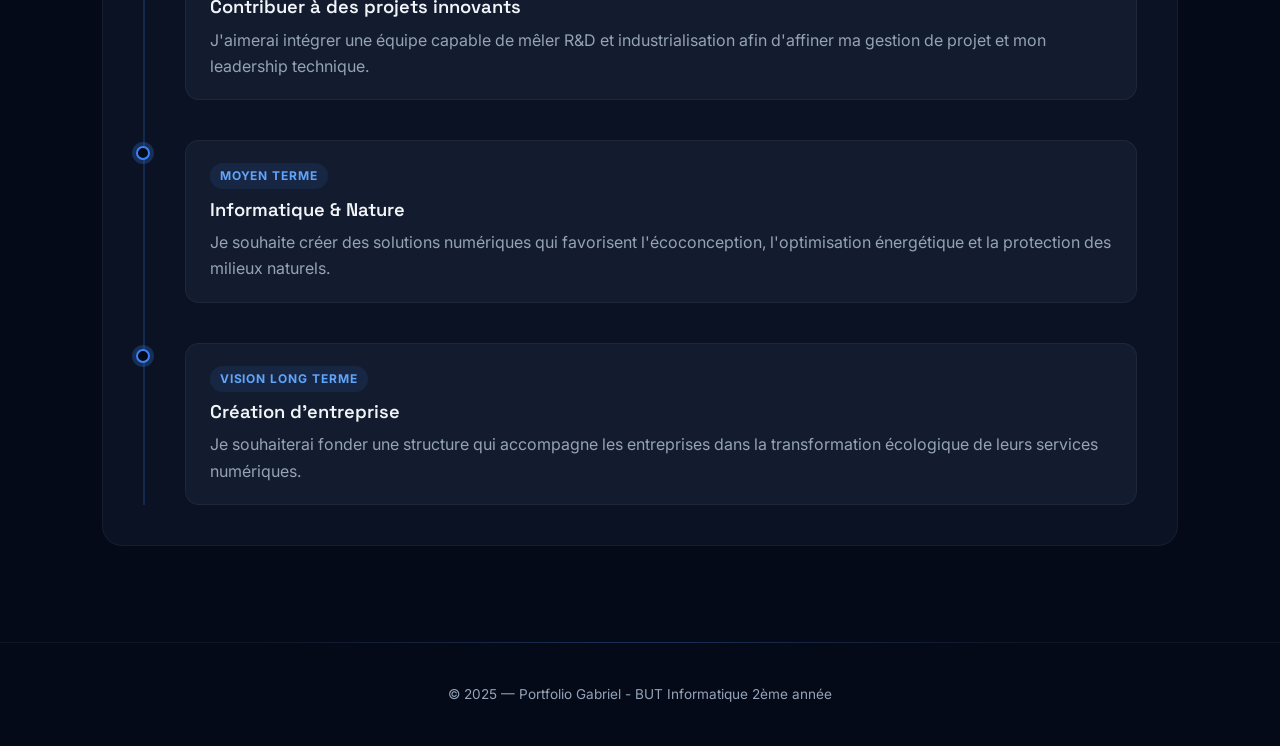
==== commit d2e50501: "Refactor: Update navigation link text for clarity" ====
--- a/src/index.html
+++ b/src/index.html
@@ -18,7 +18,7 @@
         <nav class="main-nav">
             <a href="index.html">Accueil</a>
             <a href="#presentation">Présentation</a>
-            <a href="#projet-pro">Projet pro</a>
+            <a href="#projet-pro">Projet professionnel</a>
             <a href="realisations.html">Réalisations</a>
             <a href="comp.html">Compétences</a>
             <a href="assets/img/cvgab.pdf" download target="_blank">CV</a>
